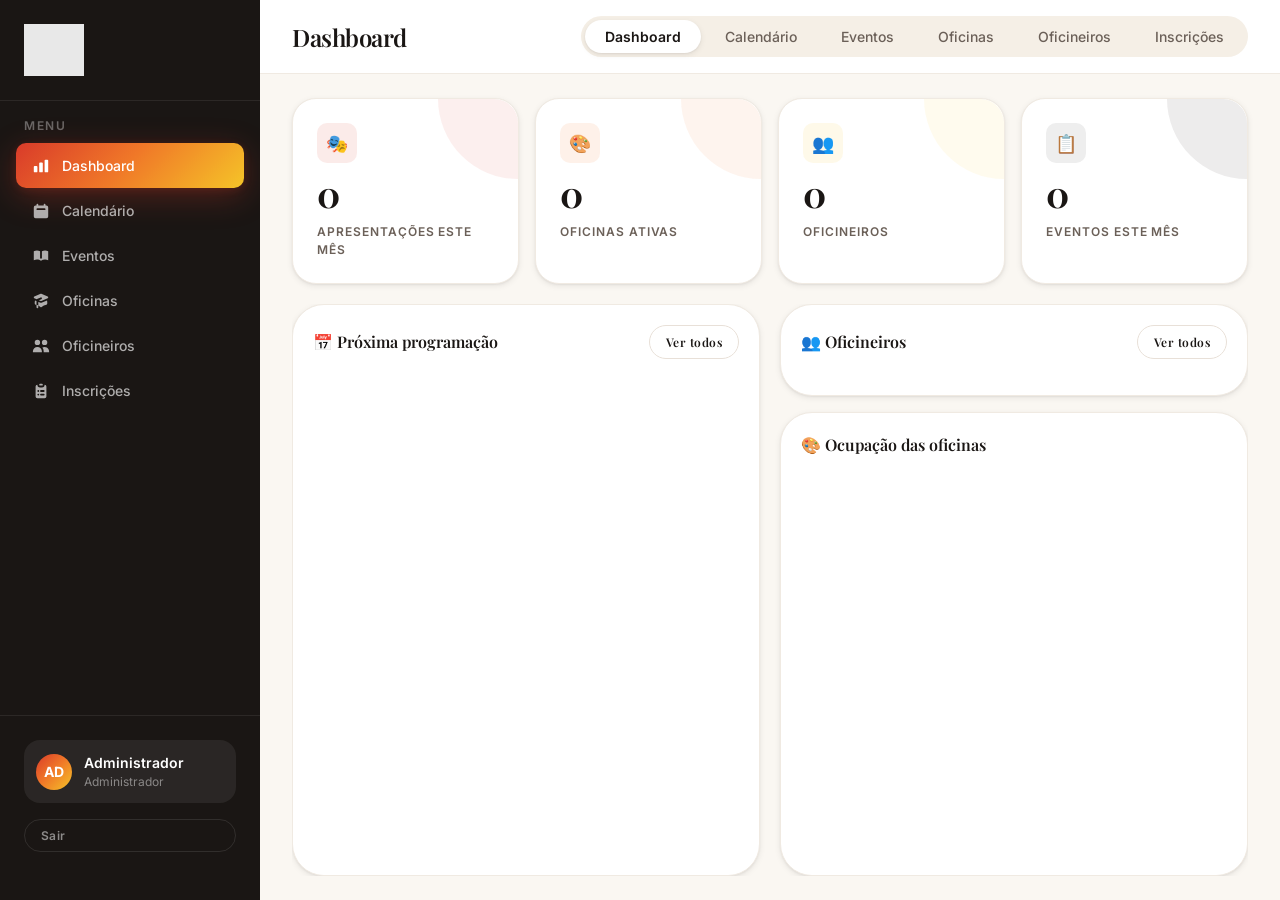
==== circolo/admin.html @ 45a454d3 "feat: ficha de cadastro de oficineiros (pagina publica + painel admin) - Nova pagina publica cadastr" ====
<!DOCTYPE html>
<html lang="pt-BR" class="app-page">
<head>
  <meta charset="UTF-8">
  <meta name="viewport" content="width=device-width, initial-scale=1.0">
  <title>Admin — CircoLo</title>
  <link rel="stylesheet" href="css/style.css">
  <style>
    /* ── Tabs ── */
    .tab-nav {
      display: flex;
      gap: var(--space-1);
      background: var(--color-cream);
      border-radius: var(--radius-full);
      padding: 4px;
    }
    .tab-btn {
      padding: var(--space-2) var(--space-5);
      border-radius: var(--radius-full);
      font-size: var(--text-sm);
      font-weight: var(--weight-medium);
      color: var(--color-muted);
      cursor: pointer;
      transition: all var(--duration-fast) var(--ease-out);
    }
    .tab-btn:hover { color: var(--color-ink); }
    .tab-btn.active {
      background: var(--color-white);
      color: var(--color-ink);
      box-shadow: var(--shadow-sm);
      font-weight: var(--weight-semibold);
    }
    /* ── Calendar full view in admin ── */
    .admin-cal-wrap {
      background: var(--color-white);
      padding: var(--space-5);
      display: flex;
      flex-direction: column;
      height: 100%;
      box-sizing: border-box;
    }
    .admin-cal-layout {
      display: grid;
      grid-template-columns: 1fr 260px;
      gap: var(--space-5);
      flex: 1;
      min-height: 0;
    }
    .admin-cal-main {
      display: flex;
      flex-direction: column;
      min-height: 0;
    }
    .admin-cal-sidebar {
      display: flex;
      flex-direction: column;
      gap: var(--space-3);
      overflow-y: auto;
      padding-right: var(--space-1);
    }
    #adminCalGrid {
      flex: 1;
      min-height: 0;
      grid-auto-rows: 1fr;
    }
    #adminCalGrid .calendar-day {
      min-height: 0;
    }

    /* Calendar panel: no external scroll — content fills it */
    #panel-calendario {
      overflow: hidden;
    }

    /* ── Member card ── */
    .member-card {
      display: flex;
      align-items: center;
      gap: var(--space-4);
      padding: var(--space-4);
      background: var(--color-white);
      border-radius: var(--radius-xl);
      border: 1px solid var(--color-border-light);
      box-shadow: var(--shadow-xs);
      transition: all var(--duration-base) var(--ease-out);
    }
    .member-card:hover { box-shadow: var(--shadow-md); transform: translateY(-1px); }
    .member-avatar-lg {
      width: 44px; height: 44px;
      border-radius: var(--radius-full);
      background: var(--gradient-brand);
      display: flex; align-items: center; justify-content: center;
      font-size: var(--text-base);
      font-weight: var(--weight-bold);
      color: var(--color-white);
      flex-shrink: 0;
    }
    .member-info { flex: 1; min-width: 0; }
    .member-name { font-weight: var(--weight-semibold); color: var(--color-ink); margin-bottom: 2px; font-size: var(--text-sm); }
    .member-email { font-size: var(--text-xs); color: var(--color-muted); margin-bottom: var(--space-1); }
    .member-workshops { display: flex; flex-wrap: wrap; gap: var(--space-1); }

    /* ── Upcoming list ── */
    .upcoming-events { display: flex; flex-direction: column; gap: var(--space-2); overflow-y: auto; flex: 1; min-height: 0; }

    /* ── Dashboard grid ── */
    .dash-grid { display: grid; grid-template-columns: 1fr 1fr; gap: var(--space-5); flex: 1; min-height: 0; overflow: hidden; }
    .dash-col { display: flex; flex-direction: column; min-height: 0; gap: var(--space-4); }
    .dash-card { background: var(--color-white); border-radius: var(--radius-2xl); padding: var(--space-5); border: 1px solid var(--color-border-light); box-shadow: var(--shadow-sm); display: flex; flex-direction: column; flex: 1; min-height: 0; overflow: hidden; }
    .dash-card-title { font-family: var(--font-display); font-size: var(--text-base); font-weight: var(--weight-semibold); color: var(--color-ink); margin-bottom: var(--space-4); flex-shrink: 0; }

    /* ── Scrollable grid ── */
    .grid-3-scroll { display: grid; grid-template-columns: repeat(auto-fill, minmax(260px, 1fr)); gap: var(--space-4); overflow-y: auto; flex: 1; min-height: 0; align-content: start; }

    /* ── Form grid ── */
    .form-row { display: grid; grid-template-columns: 1fr 1fr; gap: var(--space-4); }

    /* ── Ticket option cards ── */
    .ticket-opt:hover { border-color: var(--color-subtle) !important; background: var(--color-cream) !important; }

    /* ── Empty state ── */
    .empty-state { text-align: center; padding: var(--space-10) var(--space-8); color: var(--color-muted); }
    .empty-icon { font-size: 40px; margin-bottom: var(--space-3); }
    .empty-title { font-family: var(--font-display); font-size: var(--text-lg); font-weight: 600; color: var(--color-charcoal); margin-bottom: var(--space-2); }

    /* ── Panel inner layout ── */
    .panel-inner { display: flex; flex-direction: column; flex: 1; min-height: 0; gap: var(--space-4); }
    .panel-toolbar { display: flex; align-items: center; justify-content: space-between; flex-shrink: 0; }

    /* ── Day bottom sheet (mobile) ── */
    .day-sheet {
      display: none;
      position: fixed;
      bottom: 0; left: 0; right: 0;
      background: var(--color-white);
      border-radius: var(--radius-2xl) var(--radius-2xl) 0 0;
      box-shadow: 0 -8px 40px rgba(0,0,0,0.18);
      z-index: calc(var(--z-overlay) + 1);
      padding: var(--space-5);
      max-height: 55vh;
      overflow-y: auto;
      transform: translateY(100%);
      transition: transform 0.3s ease;
    }
    .day-sheet.open { display: block; transform: translateY(0); }
    .day-sheet-handle { width: 40px; height: 4px; background: var(--color-border); border-radius: 2px; margin: 0 auto var(--space-4); }
    .day-sheet-overlay {
      display: none;
      position: fixed; inset: 0;
      background: rgba(0,0,0,0.35);
      z-index: var(--z-overlay);
    }
    .day-sheet-overlay.open { display: block; }

    @media (max-width: 900px) {
      .admin-cal-layout { grid-template-columns: 1fr !important; }
      .admin-cal-sidebar { display: none; }
      .dash-grid { grid-template-columns: 1fr; }
      .form-row { grid-template-columns: 1fr; }
      .admin-cal-wrap { padding: var(--space-2); }
      #adminCalGrid .calendar-day { padding: var(--space-1); }
    }
  </style>
</head>
<body>
<div class="app-layout">

  <!-- ── SIDEBAR ── -->
  <aside class="sidebar">
    <div class="sidebar-logo">
      <img src="assets/logo.jpeg" alt="CircoLo" style="filter: brightness(0) invert(1) opacity(0.9);">
    </div>

    <div class="nav-section">
      <div class="nav-section-label">Menu</div>
      <div class="nav-item active" onclick="showTab('dashboard')">
        <svg class="nav-icon" viewBox="0 0 20 20" fill="currentColor"><path d="M2 11a1 1 0 011-1h2a1 1 0 011 1v5a1 1 0 01-1 1H3a1 1 0 01-1-1v-5zm6-4a1 1 0 011-1h2a1 1 0 011 1v9a1 1 0 01-1 1H9a1 1 0 01-1-1V7zm6-3a1 1 0 011-1h2a1 1 0 011 1v12a1 1 0 01-1 1h-2a1 1 0 01-1-1V4z"/></svg>
        Dashboard
      </div>
      <div class="nav-item" onclick="showTab('calendario')">
        <svg class="nav-icon" viewBox="0 0 20 20" fill="currentColor"><path fill-rule="evenodd" d="M6 2a1 1 0 00-1 1v1H4a2 2 0 00-2 2v10a2 2 0 002 2h12a2 2 0 002-2V6a2 2 0 00-2-2h-1V3a1 1 0 10-2 0v1H7V3a1 1 0 00-1-1zm0 5a1 1 0 000 2h8a1 1 0 100-2H6z" clip-rule="evenodd"/></svg>
        Calendário
      </div>
      <div class="nav-item" onclick="showTab('eventos')">
        <svg class="nav-icon" viewBox="0 0 20 20" fill="currentColor"><path d="M9 4.804A7.968 7.968 0 005.5 4c-1.255 0-2.443.29-3.5.804v10A7.969 7.969 0 015.5 14c1.669 0 3.218.51 4.5 1.385A7.962 7.962 0 0114.5 14c1.255 0 2.443.29 3.5.804v-10A7.968 7.968 0 0014.5 4c-1.255 0-2.443.29-3.5.804V12a1 1 0 11-2 0V4.804z"/></svg>
        Eventos
      </div>
      <div class="nav-item" onclick="showTab('oficinas')">
        <svg class="nav-icon" viewBox="0 0 20 20" fill="currentColor"><path d="M10.394 2.08a1 1 0 00-.788 0l-7 3a1 1 0 000 1.84L5.25 8.051a.999.999 0 01.356-.257l4-1.714a1 1 0 11.788 1.838L7.667 9.088l1.94.831a1 1 0 00.787 0l7-3a1 1 0 000-1.838l-7-3zM3.31 9.397L5 10.12v4.102a8.969 8.969 0 00-1.05-.174 1 1 0 01-.89-.89 11.115 11.115 0 01.25-3.762zm5.99 7.176A9.026 9.026 0 007 14.935v-3.957l1.818.78a3 3 0 002.364 0l5.508-2.361a11.026 11.026 0 01.25 3.762 1 1 0 01-.89.89 8.968 8.968 0 00-5.35 2.524 1 1 0 01-1.4 0zM6 18a1 1 0 001-1v-2.065a8.935 8.935 0 00-2-.712V17a1 1 0 001 1z"/></svg>
        Oficinas
      </div>
      <div class="nav-item" onclick="showTab('membros')">
        <svg class="nav-icon" viewBox="0 0 20 20" fill="currentColor"><path d="M9 6a3 3 0 11-6 0 3 3 0 016 0zM17 6a3 3 0 11-6 0 3 3 0 016 0zM12.93 17c.046-.327.07-.66.07-1a6.97 6.97 0 00-1.5-4.33A5 5 0 0119 16v1h-6.07zM6 11a5 5 0 015 5v1H1v-1a5 5 0 015-5z"/></svg>
        Oficineiros
      </div>
      <div class="nav-item" onclick="showTab('inscricoes')">
        <svg class="nav-icon" viewBox="0 0 20 20" fill="currentColor"><path d="M9 2a1 1 0 000 2h2a1 1 0 100-2H9z"/><path fill-rule="evenodd" d="M4 5a2 2 0 012-2 3 3 0 003 3h2a3 3 0 003-3 2 2 0 012 2v11a2 2 0 01-2 2H6a2 2 0 01-2-2V5zm3 4a1 1 0 000 2h.01a1 1 0 100-2H7zm3 0a1 1 0 000 2h3a1 1 0 100-2h-3zm-3 4a1 1 0 100 2h.01a1 1 0 100-2H7zm3 0a1 1 0 100 2h3a1 1 0 100-2h-3z" clip-rule="evenodd"/></svg>
        Inscrições
      </div>
    </div>

    <div class="sidebar-footer">
      <div class="user-chip">
        <div class="user-avatar" id="sidebarInitials">AD</div>
        <div class="user-info">
          <div class="user-name" id="sidebarName">Administrador</div>
          <div class="user-role">Administrador</div>
        </div>
      </div>
      <button class="btn btn-ghost btn-sm w-full mt-4" style="color:rgba(255,255,255,0.5);border-color:rgba(255,255,255,0.1);" onclick="Auth.logout()">
        Sair
      </button>
    </div>
  </aside>

  <!-- ── SIDEBAR OVERLAY (mobile) ── -->
  <div class="sidebar-overlay" id="sidebarOverlay" onclick="closeSidebar()"></div>

  <!-- ── MAIN ── -->
  <main class="main-content">
    <div class="page-header">
      <div style="display:flex;align-items:center;gap:var(--space-3);">
        <button class="hamburger" id="hamburgerBtn" onclick="openSidebar()" aria-label="Menu">
          <span></span><span></span><span></span>
        </button>
        <h1 class="page-title" id="pageTitle">Dashboard</h1>
      </div>
      <div class="flex items-center gap-3">
        <div class="tab-nav" id="mainTabs">
          <button class="tab-btn active" onclick="showTab('dashboard')">Dashboard</button>
          <button class="tab-btn" onclick="showTab('calendario')">Calendário</button>
          <button class="tab-btn" onclick="showTab('eventos')">Eventos</button>
          <button class="tab-btn" onclick="showTab('oficinas')">Oficinas</button>
          <button class="tab-btn" onclick="showTab('membros')">Oficineiros</button>
          <button class="tab-btn" onclick="showTab('inscricoes')">Inscrições</button>
        </div>
      </div>
    </div>

    <div class="page-body">

      <!-- ══ DASHBOARD ══ -->
      <div class="tab-panel active" id="panel-dashboard">
        <div class="stats-grid">
          <div class="stat-card red">
            <div class="stat-icon red">🎭</div>
            <div class="stat-value" id="statApresentacoes">0</div>
            <div class="stat-label">Apresentações este mês</div>
          </div>
          <div class="stat-card orange">
            <div class="stat-icon orange">🎨</div>
            <div class="stat-value" id="statOficinas">0</div>
            <div class="stat-label">Oficinas ativas</div>
          </div>
          <div class="stat-card gold">
            <div class="stat-icon gold">👥</div>
            <div class="stat-value" id="statMembros">0</div>
            <div class="stat-label">Oficineiros</div>
          </div>
          <div class="stat-card dark">
            <div class="stat-icon dark">📋</div>
            <div class="stat-value" id="statEventos">0</div>
            <div class="stat-label">Eventos este mês</div>
          </div>
        </div>

        <div class="dash-grid">
          <!-- Col esquerda: Próximos eventos com cartaz -->
          <div class="dash-col">
            <div class="dash-card">
              <div class="dash-card-title" style="display:flex;align-items:center;justify-content:space-between;">
                📅 Próxima programação
                <button class="btn btn-ghost btn-sm" onclick="showTab('eventos')">Ver todos</button>
              </div>
              <div class="upcoming-events" id="dashUpcoming"></div>
            </div>
          </div>
          <!-- Col direita: Oficineiros + Ocupação -->
          <div class="dash-col">
            <div class="dash-card" style="flex:0 0 auto;max-height:50%;">
              <div class="dash-card-title" style="display:flex;align-items:center;justify-content:space-between;">
                👥 Oficineiros
                <button class="btn btn-ghost btn-sm" onclick="showTab('membros')">Ver todos</button>
              </div>
              <div class="flex flex-col gap-2" id="dashMembers" style="overflow-y:auto;flex:1;min-height:0;"></div>
            </div>
            <div class="dash-card">
              <div class="dash-card-title">🎨 Ocupação das oficinas</div>
              <div class="flex flex-col gap-3" id="workshopOccupancy" style="overflow-y:auto;flex:1;min-height:0;"></div>
            </div>
          </div>
        </div>
      </div>

      <!-- ══ CALENDÁRIO ══ -->
      <div class="tab-panel no-pad" id="panel-calendario">
        <div class="admin-cal-wrap" style="border-radius:0;border:none;flex:1;">
          <div class="cal-nav">
            <span class="cal-nav-month" id="adminCalLabel">—</span>
            <div class="flex items-center gap-3">
              <div class="legend">
                <div class="legend-item"><span class="legend-dot" style="background:var(--cat-apresentacao)"></span>Apresentação</div>
                <div class="legend-item"><span class="legend-dot" style="background:var(--cat-oficina)"></span>Oficina</div>
                <div class="legend-item"><span class="legend-dot" style="background:#C8A010"></span>Programação</div>
                <div class="legend-item"><span class="legend-dot" style="background:var(--cat-especial)"></span>Especial</div>
              </div>
              <div class="cal-nav-btns">
                <button class="cal-btn" id="adminCalPrev">‹</button>
                <button class="cal-btn" id="adminCalNext">›</button>
              </div>
            </div>
          </div>
          <div class="admin-cal-layout">
            <div class="admin-cal-main">
              <div class="calendar-header-row">
                <div class="calendar-dow">Dom</div><div class="calendar-dow">Seg</div>
                <div class="calendar-dow">Ter</div><div class="calendar-dow">Qua</div>
                <div class="calendar-dow">Qui</div><div class="calendar-dow">Sex</div>
                <div class="calendar-dow">Sáb</div>
              </div>
              <div class="calendar-grid" id="adminCalGrid" style="gap:2px;"></div>
            </div>
            <div class="admin-cal-sidebar">
              <div style="font-family:var(--font-display);font-size:var(--text-lg);font-weight:600;color:var(--color-ink);" id="adminDayTitle">Selecione um dia</div>
              <div id="adminDayEvents">
                <div style="color:var(--color-muted);font-size:var(--text-sm);">Clique em um dia para ver os eventos.</div>
              </div>
              <button class="btn btn-primary btn-sm" onclick="openModal('newEventModal')">+ Novo evento neste dia</button>
            </div>
          </div>
        </div>
      </div>

      <!-- ══ EVENTOS ══ -->
      <div class="tab-panel" id="panel-eventos">
        <div class="panel-toolbar" style="margin-bottom:var(--space-4);">
          <button class="btn btn-ghost btn-sm" onclick="deleteAllEvents()" style="color:var(--color-red);border-color:rgba(217,59,42,0.3);">🗑 Apagar todos</button>
          <button class="btn btn-primary" onclick="openNewEventModal()">+ Novo evento</button>
        </div>
        <div class="table-wrap">
          <table>
            <thead>
              <tr>
                <th></th>
                <th>Evento</th>
                <th>Tipo</th>
                <th>Data</th>
                <th>Início</th>
                <th>Fim</th>
                <th>Lotação</th>
                <th>Ingresso</th>
                <th>Local</th>
                <th></th>
              </tr>
            </thead>
            <tbody id="eventsTable"></tbody>
          </table>
        </div>
      </div>

      <!-- ══ OFICINAS ══ -->
      <div class="tab-panel" id="panel-oficinas">
        <div class="panel-toolbar" style="margin-bottom:var(--space-4);">
          <div></div>
          <button class="btn btn-primary" onclick="document.getElementById('wsEditId').value='';document.getElementById('wsModalTitle').textContent='Nova oficina';document.getElementById('wsSubmitBtn').textContent='Criar oficina';openModal('newWorkshopModal')">+ Nova oficina</button>
        </div>
        <div class="table-wrap">
          <table>
            <thead>
              <tr>
                <th>Oficina</th>
                <th>Oficineiro</th>
                <th>Dia</th>
                <th>Horário</th>
                <th>Duração</th>
                <th>Inscritos</th>
                <th>Status</th>
                <th></th>
              </tr>
            </thead>
            <tbody id="workshopsTable"></tbody>
          </table>
        </div>
      </div>

      <!-- ══ MEMBROS ══ -->
      <div class="tab-panel" id="panel-membros">
        <div class="panel-toolbar" style="margin-bottom:var(--space-4);">
          <div></div>
          <button class="btn btn-primary" onclick="openNewMemberModal()">+ Novo oficineiro</button>
        </div>
        <div class="grid-3-scroll" id="membersGrid"></div>
      </div>

      <!-- ══ INSCRIÇÕES ══ -->
      <div class="tab-panel" id="panel-inscricoes">
        <div class="panel-toolbar" style="margin-bottom:var(--space-4);">
          <div style="font-size:var(--text-sm);color:var(--color-muted);" id="inscricoesCount">—</div>
          <a class="btn btn-ghost btn-sm" href="cadastro-oficineiro.html" target="_blank" style="text-decoration:none;">🔗 Abrir formulário público</a>
        </div>
        <div class="table-wrap">
          <table>
            <thead>
              <tr>
                <th>Nome</th>
                <th>Nome social</th>
                <th>WhatsApp</th>
                <th>E-mail</th>
                <th>Oficinas</th>
                <th>Status</th>
                <th></th>
              </tr>
            </thead>
            <tbody id="inscricoesTable"></tbody>
          </table>
        </div>
      </div>

    </div>
  </main>
</div>

<!-- ══ MODAL: Detalhe do dia ══ -->
<div class="modal-overlay" id="dayDetailModal" onclick="if(event.target===this)closeModal('dayDetailModal')">
  <div class="modal" style="max-width:520px;max-height:88vh;display:flex;flex-direction:column;">
    <div class="modal-header" style="flex-shrink:0;">
      <span class="modal-title" id="dayDetailTitle">—</span>
      <button class="btn btn-ghost btn-icon btn-sm" onclick="closeModal('dayDetailModal')">✕</button>
    </div>
    <div id="dayDetailBody" style="flex:1;overflow-y:auto;padding:var(--space-5);display:flex;flex-direction:column;gap:var(--space-4);"></div>
    <div style="flex-shrink:0;padding:var(--space-4) var(--space-5);border-top:1px solid var(--color-border-light);">
      <button class="btn btn-primary w-full" id="dayDetailNewBtn" onclick="closeModal('dayDetailModal');openNewEventModal();">+ Novo evento neste dia</button>
    </div>
  </div>
</div>

<!-- ══ DAY BOTTOM SHEET (mobile legacy — mantido para fallback) ══ -->
<div class="day-sheet-overlay" id="daySheetOverlay" onclick="closeDaySheet()"></div>
<div class="day-sheet" id="daySheet" style="display:none;">
  <div class="day-sheet-handle"></div>
  <div style="font-family:var(--font-display);font-size:var(--text-lg);font-weight:600;margin-bottom:var(--space-3);" id="sheetDayTitle">—</div>
  <div id="sheetDayEvents"></div>
</div>

<!-- ══ MODAL: Evento (criar / editar) ══ -->
<div class="modal-overlay" id="newEventModal">
  <div class="modal" style="max-width:600px;">
    <div class="modal-header">
      <span class="modal-title" id="evModalTitle">Novo evento</span>
      <button class="btn btn-ghost btn-icon btn-sm" onclick="closeModal('newEventModal')">✕</button>
    </div>
    <div class="modal-body">
      <input type="hidden" id="evEditId">

      <!-- Cartaz / imagem -->
      <div class="field">
        <label>Cartaz do evento</label>
        <div id="evImagePreviewWrap" style="display:none;margin-bottom:var(--space-2);">
          <img id="evImagePreview" src="" alt="Cartaz" style="width:100%;max-height:180px;object-fit:cover;border-radius:var(--radius-lg);border:1px solid var(--color-border-light);">
          <button type="button" onclick="removeEventImage()" style="margin-top:4px;font-size:var(--text-xs);color:var(--color-red);background:none;border:none;cursor:pointer;">✕ Remover imagem</button>
        </div>
        <input class="input" type="file" id="evImageFile" accept="image/*" onchange="previewEventImage(this)" style="padding:var(--space-2);">
        <p style="font-size:var(--text-xs);color:var(--color-muted);margin-top:4px;">JPG, PNG ou WebP · máx. 5 MB</p>
      </div>

      <!-- Título -->
      <div class="field">
        <label>Título do evento</label>
        <input class="input" id="evTitle" placeholder="Ex.: Espetáculo de Encerramento">
      </div>

      <!-- Tipo + Data -->
      <div class="form-row">
        <div class="field">
          <label>Tipo</label>
          <select class="select" id="evType">
            <option value="apresentacao">🎭 Apresentação</option>
            <option value="oficina">🎨 Oficina</option>
            <option value="programacao">📋 Programação</option>
            <option value="especial">⭐ Especial</option>
          </select>
        </div>
        <div class="field">
          <label>Data</label>
          <input class="input" type="date" id="evDate">
        </div>
      </div>

      <!-- Hora início + Hora fim -->
      <div class="form-row">
        <div class="field">
          <label>Hora de início</label>
          <input class="input" type="time" id="evTime">
        </div>
        <div class="field">
          <label>Hora de final</label>
          <input class="input" type="time" id="evTimeEnd">
        </div>
      </div>

      <!-- Local + Lotação -->
      <div class="form-row">
        <div class="field">
          <label>Local</label>
          <input class="input" id="evLocation" placeholder="Ex.: Palco Principal">
        </div>
        <div class="field">
          <label>Lotação (nº de vagas)</label>
          <input class="input" type="number" id="evCapacity" placeholder="Ex.: 80" min="1">
        </div>
      </div>

      <!-- Responsável -->
      <div class="field">
        <label>Responsável / Artista</label>
        <input class="input" id="evInstructor" placeholder="Ex.: Ana Beatriz">
      </div>

      <!-- Tipo de ingresso -->
      <div class="field">
        <label>Tipo de ingresso</label>
        <div style="display:grid;grid-template-columns:repeat(3,1fr);gap:var(--space-2);margin-top:var(--space-1);" id="evTicketGroup">
          <label class="ticket-opt" data-val="gratuito" onclick="selectTicket('gratuito')" style="display:flex;flex-direction:column;align-items:center;gap:4px;border:2px solid var(--color-border);border-radius:var(--radius-lg);padding:var(--space-3) var(--space-2);cursor:pointer;transition:all .15s;text-align:center;">
            <span style="font-size:22px;">🎟️</span>
            <span style="font-size:var(--text-xs);font-weight:600;">Gratuito</span>
          </label>
          <label class="ticket-opt" data-val="financeiro" onclick="selectTicket('financeiro')" style="display:flex;flex-direction:column;align-items:center;gap:4px;border:2px solid var(--color-border);border-radius:var(--radius-lg);padding:var(--space-3) var(--space-2);cursor:pointer;transition:all .15s;text-align:center;">
            <span style="font-size:22px;">💰</span>
            <span style="font-size:var(--text-xs);font-weight:600;">Financeiro</span>
          </label>
          <label class="ticket-opt" data-val="contribuicao" onclick="selectTicket('contribuicao')" style="display:flex;flex-direction:column;align-items:center;gap:4px;border:2px solid var(--color-border);border-radius:var(--radius-lg);padding:var(--space-3) var(--space-2);cursor:pointer;transition:all .15s;text-align:center;">
            <span style="font-size:22px;">🤝</span>
            <span style="font-size:var(--text-xs);font-weight:600;line-height:1.2;">Contribuição consciente</span>
          </label>
        </div>
        <input type="hidden" id="evTicketType" value="gratuito">
      </div>

      <!-- Valor (aparece só se financeiro ou contribuição) -->
      <div class="field" id="evPriceField" style="display:none;">
        <label id="evPriceLabel">Valor (R$)</label>
        <input class="input" id="evPrice" placeholder="Ex.: 20,00">
      </div>

      <!-- Descrição -->
      <div class="field">
        <label>Descrição</label>
        <textarea class="textarea" id="evDesc" placeholder="Descreva o evento…"></textarea>
      </div>
    </div>
    <div class="modal-footer">
      <button class="btn btn-ghost" onclick="closeModal('newEventModal')">Cancelar</button>
      <button class="btn btn-primary" id="evSubmitBtn" onclick="saveEvent()">Criar evento</button>
    </div>
  </div>
</div>

<!-- ══ MODAL: Nova oficina ══ -->
<div class="modal-overlay" id="newWorkshopModal">
  <div class="modal">
    <div class="modal-header">
      <span class="modal-title" id="wsModalTitle">Nova oficina</span>
      <button class="btn btn-ghost btn-icon btn-sm" onclick="closeModal('newWorkshopModal')">✕</button>
    </div>
    <div class="modal-body">
      <input type="hidden" id="wsEditId">
      <div class="field">
        <label>Nome da oficina</label>
        <input class="input" id="wsTitle" placeholder="Ex.: Teatro do Oprimido">
      </div>
      <div class="field">
        <label>Oficineiro responsável</label>
        <select class="select" id="wsInstructor"></select>
      </div>
      <div class="field">
        <label>Dias da semana</label>
        <div style="display:flex;flex-wrap:wrap;gap:var(--space-2);margin-top:var(--space-1);" id="wsDaysGroup">
          <label style="display:flex;align-items:center;gap:6px;cursor:pointer;font-size:var(--text-sm);font-weight:var(--weight-medium);padding:6px 12px;border:1.5px solid var(--color-border);border-radius:var(--radius-full);transition:all var(--duration-fast);" class="day-check-label">
            <input type="checkbox" value="Segunda" style="display:none;" onchange="toggleDayLabel(this)"> Segunda
          </label>
          <label style="display:flex;align-items:center;gap:6px;cursor:pointer;font-size:var(--text-sm);font-weight:var(--weight-medium);padding:6px 12px;border:1.5px solid var(--color-border);border-radius:var(--radius-full);transition:all var(--duration-fast);" class="day-check-label">
            <input type="checkbox" value="Terça" style="display:none;" onchange="toggleDayLabel(this)"> Terça
          </label>
          <label style="display:flex;align-items:center;gap:6px;cursor:pointer;font-size:var(--text-sm);font-weight:var(--weight-medium);padding:6px 12px;border:1.5px solid var(--color-border);border-radius:var(--radius-full);transition:all var(--duration-fast);" class="day-check-label">
            <input type="checkbox" value="Quarta" style="display:none;" onchange="toggleDayLabel(this)"> Quarta
          </label>
          <label style="display:flex;align-items:center;gap:6px;cursor:pointer;font-size:var(--text-sm);font-weight:var(--weight-medium);padding:6px 12px;border:1.5px solid var(--color-border);border-radius:var(--radius-full);transition:all var(--duration-fast);" class="day-check-label">
            <input type="checkbox" value="Quinta" style="display:none;" onchange="toggleDayLabel(this)"> Quinta
          </label>
          <label style="display:flex;align-items:center;gap:6px;cursor:pointer;font-size:var(--text-sm);font-weight:var(--weight-medium);padding:6px 12px;border:1.5px solid var(--color-border);border-radius:var(--radius-full);transition:all var(--duration-fast);" class="day-check-label">
            <input type="checkbox" value="Sexta" style="display:none;" onchange="toggleDayLabel(this)"> Sexta
          </label>
          <label style="display:flex;align-items:center;gap:6px;cursor:pointer;font-size:var(--text-sm);font-weight:var(--weight-medium);padding:6px 12px;border:1.5px solid var(--color-border);border-radius:var(--radius-full);transition:all var(--duration-fast);" class="day-check-label">
            <input type="checkbox" value="Sábado" style="display:none;" onchange="toggleDayLabel(this)"> Sábado
          </label>
          <label style="display:flex;align-items:center;gap:6px;cursor:pointer;font-size:var(--text-sm);font-weight:var(--weight-medium);padding:6px 12px;border:1.5px solid var(--color-border);border-radius:var(--radius-full);transition:all var(--duration-fast);" class="day-check-label">
            <input type="checkbox" value="Domingo" style="display:none;" onchange="toggleDayLabel(this)"> Domingo
          </label>
        </div>
      </div>
      <div class="field">
        <label>Horário</label>
        <input class="input" type="time" id="wsTime">
      </div>
      <div class="form-row">
        <div class="field">
          <label>Duração</label>
          <input class="input" id="wsDuration" placeholder="Ex.: 2h">
        </div>
        <div class="field">
          <label>Capacidade</label>
          <input class="input" type="number" id="wsCapacity" placeholder="Ex.: 15">
        </div>
      </div>
      <div class="field">
        <label>Descrição</label>
        <textarea class="textarea" id="wsDesc" placeholder="Descreva a oficina…"></textarea>
      </div>
    </div>
    <div class="modal-footer">
      <button class="btn btn-ghost" onclick="closeModal('newWorkshopModal')">Cancelar</button>
      <button class="btn btn-primary" id="wsSubmitBtn" onclick="saveWorkshop()">Criar oficina</button>
    </div>
  </div>
</div>

<!-- ══ MODAL: Novo / editar oficineiro ══ -->
<div class="modal-overlay" id="newMemberModal">
  <div class="modal">
    <div class="modal-header">
      <span class="modal-title" id="memModalTitle">Novo oficineiro</span>
      <button class="btn btn-ghost btn-icon btn-sm" onclick="closeModal('newMemberModal')">✕</button>
    </div>
    <div class="modal-body">
      <input type="hidden" id="memEditId">
      <div class="field">
        <label>Nome completo</label>
        <input class="input" id="memName" placeholder="Ex.: Fernanda Lima">
      </div>
      <div class="field">
        <label>E-mail</label>
        <input class="input" type="email" id="memEmail" placeholder="email@exemplo.com">
      </div>
      <div id="memPassRow" class="form-row">
        <div class="field">
          <label>Senha provisória</label>
          <input class="input" id="memPass" placeholder="••••••••">
        </div>
        <div class="field" style="justify-content:flex-end;">
          <button class="btn btn-ghost btn-sm" onclick="document.getElementById('memPass').value = Math.random().toString(36).slice(2,10)">Gerar senha</button>
        </div>
      </div>
    </div>
    <div class="modal-footer">
      <button class="btn btn-ghost" onclick="closeModal('newMemberModal')">Cancelar</button>
      <button class="btn btn-primary" id="memSubmitBtn" onclick="saveMember()">Criar oficineiro</button>
    </div>
  </div>
</div>

<!-- ── Close modal on overlay click ── -->
<div class="toast-container" id="toastContainer"></div>

<script src="https://cdn.jsdelivr.net/npm/@supabase/supabase-js@2"></script>
<script src="js/supabase.js"></script>
<script>
  const today = new Date();
  let adminYear = today.getFullYear();
  let adminMonth = today.getMonth();
  let adminSelectedDate = null;
  let adminCachedEvents = [];
  let adminCachedWorkshops = [];
  const DAY_INDEX = { 'Domingo':0,'Segunda':1,'Terça':2,'Quarta':3,'Quinta':4,'Sexta':5,'Sábado':6 };

  // ── Tab navigation ──
  const titles = { dashboard: 'Dashboard', calendario: 'Calendário', eventos: 'Eventos', oficinas: 'Oficinas', membros: 'Oficineiros', inscricoes: 'Inscrições' };
  function showTab(tab) {
    document.querySelectorAll('.tab-panel').forEach(p => p.classList.remove('active'));
    document.querySelectorAll('.tab-btn').forEach(b => b.classList.remove('active'));
    document.querySelectorAll('.nav-item').forEach(b => b.classList.remove('active'));
    document.getElementById(`panel-${tab}`).classList.add('active');
    let activeBtn = null;
    document.querySelectorAll('.tab-btn').forEach(b => {
      if (b.textContent.trim().toLowerCase() === titles[tab].toLowerCase()) {
        b.classList.add('active');
        activeBtn = b;
      }
    });
    document.querySelectorAll('.nav-item').forEach(b => { if (b.textContent.trim() === titles[tab]) b.classList.add('active'); });
    document.getElementById('pageTitle').textContent = titles[tab];
    // Auto-scroll tab into view on mobile
    if (activeBtn) activeBtn.scrollIntoView({ behavior: 'smooth', block: 'nearest', inline: 'center' });
    if (tab === 'calendario') loadAdminCalendar();
    if (tab === 'inscricoes') renderInscricoes();
  }

  // ── Admin calendar ──
  async function loadAdminCalendar() {
    [adminCachedEvents, adminCachedWorkshops] = await Promise.all([
      Calendar.getEventsForMonth(adminYear, adminMonth),
      Calendar.getWorkshops()
    ]);
    renderAdminCalendar();
  }
  function getAdminEventsForDate(date) {
    return adminCachedEvents.filter(e =>
      e.date.getFullYear() === date.getFullYear() &&
      e.date.getMonth() === date.getMonth() &&
      e.date.getDate() === date.getDate()
    );
  }
  function getAdminWorkshopsForDate(date) {
    const dow = date.getDay();
    return adminCachedWorkshops.filter(w =>
      (w.day_of_week || '').split(',').map(d => d.trim()).some(d => DAY_INDEX[d] === dow)
    );
  }
  function renderAdminCalendar() {
    const grid = document.getElementById('adminCalGrid');
    document.getElementById('adminCalLabel').textContent = formatMonth(adminYear, adminMonth);
    const firstDay = new Date(adminYear, adminMonth, 1).getDay();
    const daysInMonth = new Date(adminYear, adminMonth + 1, 0).getDate();
    const daysInPrev = new Date(adminYear, adminMonth, 0).getDate();
    grid.innerHTML = '';
    const total = Math.ceil((firstDay + daysInMonth) / 7) * 7;
    for (let i = 0; i < total; i++) {
      let day, month, year, isOther = false;
      if (i < firstDay) { day = daysInPrev - firstDay + i + 1; month = adminMonth - 1; year = adminYear; if (month < 0) { month = 11; year--; } isOther = true; }
      else if (i >= firstDay + daysInMonth) { day = i - firstDay - daysInMonth + 1; month = adminMonth + 1; year = adminYear; if (month > 11) { month = 0; year++; } isOther = true; }
      else { day = i - firstDay + 1; month = adminMonth; year = adminYear; }
      const date = new Date(year, month, day);
      const isToday = date.toDateString() === today.toDateString();
      const isSelected = adminSelectedDate && date.toDateString() === adminSelectedDate.toDateString();
      const events = getAdminEventsForDate(date);
      const workshops = isOther ? [] : getAdminWorkshopsForDate(date);
      const allItems = [...events, ...workshops.map(w => ({ ...w, type: 'oficina' }))];
      const cell = document.createElement('div');
      cell.className = 'calendar-day admin-calendar-day' + (isOther ? ' other-month' : '') + (isToday ? ' today' : '') + (isSelected ? ' selected' : '');
      const num = document.createElement('div'); num.className = 'day-num'; num.textContent = day;
      const evC = document.createElement('div'); evC.className = 'day-events';
      allItems.slice(0, 2).forEach(ev => { const d = document.createElement('div'); d.className = `day-event-dot ${ev.type}`; d.textContent = ev.title.slice(0, 20); evC.appendChild(d); });
      if (allItems.length > 2) { const more = document.createElement('div'); more.className = 'day-event-dot'; more.style.background = 'var(--color-subtle)'; more.textContent = `+${allItems.length - 2}`; evC.appendChild(more); }
      cell.appendChild(num); cell.appendChild(evC);
      if (!isOther) cell.addEventListener('click', () => selectAdminDay(date));
      grid.appendChild(cell);
    }
  }
  const TICKET_BADGE = {
    gratuito:    { label: '🎟️ Gratuito',               cls: 'badge-success' },
    financeiro:  { label: '💰 Financeiro',              cls: 'badge-neutral' },
    contribuicao:{ label: '🤝 Contribuição consciente', cls: 'badge-apresentacao' },
  };

  function buildDayDetailHTML(events, workshops) {
    if (!events.length && !workshops.length)
      return `<div style="text-align:center;padding:var(--space-8) 0;color:var(--color-muted);">
        <div style="font-size:36px;margin-bottom:var(--space-3);">📅</div>
        <div style="font-size:var(--text-sm);">Nenhum evento neste dia.</div>
      </div>`;

    let html = '';

    // ── Eventos ──
    if (events.length) {
      html += `<div style="font-size:var(--text-xs);font-weight:700;letter-spacing:.08em;text-transform:uppercase;color:var(--color-muted);margin-bottom:var(--space-2);">Eventos (${events.length})</div>`;
      html += events.map(ev => {
        const ticket = TICKET_BADGE[ev.ticket_type] || TICKET_BADGE.gratuito;
        const timeStr = ev.time ? (ev.time_end ? `${ev.time} – ${ev.time_end}` : ev.time) : '';
        const evJson = JSON.stringify(ev).replace(/"/g,'&quot;');
        const imgUrl = (ev.image_url||'').replace(/'/g,'');
        return `
        <div style="background:var(--color-white);border:1px solid var(--color-border-light);border-radius:var(--radius-xl);overflow:hidden;box-shadow:var(--shadow-sm);">
          <!-- Cartaz com botões sobrepostos -->
          <div style="position:relative;">
            ${ev.image_url
              ? `<img src="${ev.image_url}" alt="${ev.title}" style="width:100%;height:150px;object-fit:cover;display:block;">`
              : `<div style="height:48px;background:linear-gradient(90deg,rgba(217,59,42,0.08),rgba(240,120,40,0.06));"></div>`
            }
            <!-- Botões editar / apagar sobrepostos no canto -->
            <div style="position:absolute;top:var(--space-2);right:var(--space-2);display:flex;gap:6px;">
              <button class="btn btn-sm" title="Editar evento"
                style="background:rgba(255,255,255,0.92);border:1px solid rgba(0,0,0,0.08);backdrop-filter:blur(4px);border-radius:var(--radius-lg);padding:6px 10px;font-size:13px;"
                onclick="closeModal('dayDetailModal');editEvent(${evJson})">✏️ Editar</button>
              <button class="btn btn-sm" title="Apagar evento"
                style="background:rgba(255,255,255,0.92);border:1px solid rgba(217,59,42,0.2);backdrop-filter:blur(4px);border-radius:var(--radius-lg);padding:6px 10px;font-size:13px;color:var(--color-red);"
                onclick="deleteEventFromCalendar('${ev.id}','${imgUrl}')">🗑</button>
            </div>
          </div>
          <div style="padding:var(--space-4);">
            <div style="display:flex;align-items:flex-start;justify-content:space-between;gap:var(--space-2);margin-bottom:var(--space-2);">
              <div style="font-family:var(--font-display);font-size:var(--text-base);font-weight:600;color:var(--color-ink);">${ev.title}</div>
              <span class="badge badge-${ev.type} badge-dot" style="flex-shrink:0;">${Calendar.typeLabel(ev.type)}</span>
            </div>
            <div style="display:flex;flex-wrap:wrap;gap:var(--space-2);font-size:var(--text-xs);color:var(--color-muted);">
              ${timeStr ? `<span>🕐 ${timeStr}</span>` : ''}
              ${ev.location ? `<span>📍 ${ev.location}</span>` : ''}
              ${ev.instructor ? `<span>👤 ${ev.instructor}</span>` : ''}
              ${ev.capacity ? `<span>👥 ${ev.capacity} vagas</span>` : ''}
            </div>
            <div style="margin-top:var(--space-2);display:flex;align-items:center;gap:var(--space-2);flex-wrap:wrap;">
              <span class="badge ${ticket.cls}" style="font-size:10px;">${ticket.label}</span>
              ${ev.price && ev.ticket_type !== 'gratuito' ? `<span style="font-size:var(--text-xs);font-weight:600;color:var(--color-ink);">R$ ${ev.price}</span>` : ''}
            </div>
            ${ev.description ? `<div style="margin-top:var(--space-3);font-size:var(--text-xs);color:var(--color-muted);line-height:1.5;">${ev.description}</div>` : ''}
          </div>
        </div>`;
      }).join('');
    }

    // ── Oficinas recorrentes ──
    if (workshops.length) {
      html += `<div style="font-size:var(--text-xs);font-weight:700;letter-spacing:.08em;text-transform:uppercase;color:var(--color-muted);margin-top:var(--space-2);margin-bottom:var(--space-2);">Oficinas recorrentes (${workshops.length})</div>`;
      html += workshops.map(w => {
        const wJson = JSON.stringify(w).replace(/"/g,'&quot;');
        return `
        <div style="background:var(--color-white);border:1px solid var(--color-border-light);border-radius:var(--radius-xl);padding:var(--space-4);box-shadow:var(--shadow-sm);display:flex;gap:var(--space-3);align-items:flex-start;">
          <div style="flex-shrink:0;width:40px;height:40px;background:rgba(217,59,42,0.08);border-radius:var(--radius-lg);display:flex;align-items:center;justify-content:center;font-size:20px;">🎨</div>
          <div style="flex:1;min-width:0;">
            <div style="font-weight:600;font-size:var(--text-sm);color:var(--color-ink);margin-bottom:4px;">${w.title}</div>
            <div style="display:flex;flex-wrap:wrap;gap:var(--space-2);font-size:var(--text-xs);color:var(--color-muted);">
              ${w.time ? `<span>🕐 ${w.time}${w.duration ? ' · ' + w.duration : ''}</span>` : ''}
              ${w.instructor_name ? `<span>👤 ${w.instructor_name}</span>` : ''}
              <span>👥 ${w.enrolled||0}/${w.capacity||'—'} inscritos</span>
            </div>
          </div>
          <div style="display:flex;flex-direction:column;gap:4px;align-items:flex-end;">
            <span class="badge badge-oficina badge-dot" style="flex-shrink:0;">Oficina</span>
            <button class="btn btn-ghost btn-sm" style="font-size:12px;padding:4px 8px;"
              onclick="closeModal('dayDetailModal');editWorkshop(${wJson})">✏️ Editar</button>
          </div>
        </div>`;
      }).join('');
    }

    return html;
  }

  function closeDaySheet() {
    document.getElementById('daySheet').classList.remove('open');
    document.getElementById('daySheetOverlay').classList.remove('open');
  }

  function selectAdminDay(date) {
    adminSelectedDate = date;
    renderAdminCalendar();
    const events = getAdminEventsForDate(date);
    const workshops = getAdminWorkshopsForDate(date);
    const title = formatDate(date, { weekday: 'long', day: 'numeric', month: 'long' });

    // Armazena data para o botão "Novo evento neste dia"
    const isoDate = `${date.getFullYear()}-${String(date.getMonth()+1).padStart(2,'0')}-${String(date.getDate()).padStart(2,'0')}`;
    document.getElementById('dayDetailNewBtn').onclick = () => {
      closeModal('dayDetailModal');
      openNewEventModal();
      document.getElementById('evDate').value = isoDate;
    };

    document.getElementById('dayDetailTitle').textContent = title;
    document.getElementById('dayDetailBody').innerHTML = buildDayDetailHTML(events, workshops);
    openModal('dayDetailModal');
  }
  document.getElementById('adminCalPrev').addEventListener('click', () => { adminMonth--; if (adminMonth < 0) { adminMonth = 11; adminYear--; } loadAdminCalendar(); });
  document.getElementById('adminCalNext').addEventListener('click', () => { adminMonth++; if (adminMonth > 11) { adminMonth = 0; adminYear++; } loadAdminCalendar(); });

  // ── Events table ──
  async function renderEventsTable() {
    const { data } = await sb.from('events').select('*').order('date').order('time');
    const events = (data || []).map(normalizeEvent);
    const ticketLabel = { gratuito: '🎟️ Gratuito', financeiro: '💰 Financeiro', contribuicao: '🤝 Contribuição' };
    document.getElementById('eventsTable').innerHTML = events.length ? events.map(ev => `
      <tr>
        <td data-label="" style="width:48px;min-height:0;padding-bottom:var(--space-2);">
          ${ev.image_url ? `<img src="${ev.image_url}" style="width:40px;height:40px;object-fit:cover;border-radius:var(--radius-md);border:1px solid var(--color-border-light);">` : '<div style="width:40px;height:40px;background:var(--color-cream);border-radius:var(--radius-md);display:flex;align-items:center;justify-content:center;font-size:18px;">🎭</div>'}
        </td>
        <td data-label="Evento">
          <div><span style="font-weight:600;">${ev.title}</span>
          ${ev.instructor ? `<div style="font-size:var(--text-xs);color:var(--color-muted);">${ev.instructor}</div>` : ''}</div>
        </td>
        <td data-label="Tipo"><span class="badge badge-${ev.type} badge-dot">${Calendar.typeLabel(ev.type)}</span></td>
        <td data-label="Data">${formatDate(ev.date, { day: 'numeric', month: 'short', year: 'numeric' })}</td>
        <td data-label="Início" style="white-space:nowrap;">${ev.time || '—'}</td>
        <td data-label="Fim" class="m-hide" style="white-space:nowrap;color:var(--color-muted);">${ev.time_end || '—'}</td>
        <td data-label="Lotação" class="m-hide" style="color:var(--color-muted);">${ev.capacity ? ev.capacity + ' vagas' : '—'}</td>
        <td data-label="Ingresso" style="white-space:nowrap;">
          <span class="badge ${ev.ticket_type === 'gratuito' ? 'badge-success' : ev.ticket_type === 'financeiro' ? 'badge-neutral' : 'badge-apresentacao'}" style="font-size:10px;">
            ${ticketLabel[ev.ticket_type] || '🎟️ Gratuito'}
          </span>
          ${ev.price && ev.ticket_type !== 'gratuito' ? `<div style="font-size:var(--text-xs);color:var(--color-muted);">R$ ${ev.price}</div>` : ''}
        </td>
        <td data-label="Local" class="m-hide" style="color:var(--color-muted);">${ev.location || '—'}</td>
        <td class="td-actions">
          <button class="btn btn-ghost btn-sm btn-icon" title="Editar" onclick="editEvent(${JSON.stringify(ev).replace(/"/g,'&quot;')})">✏️</button>
          <button class="btn btn-ghost btn-sm btn-icon" title="Apagar" onclick="deleteEvent('${ev.id}','${(ev.image_url||'').replace(/'/g,'')}')">🗑</button>
        </td>
      </tr>`).join('')
    : '<tr><td colspan="10" class="empty-state" style="padding:var(--space-8);">Nenhum evento cadastrado.</td></tr>';
  }

  // ── Ticket type selector ──
  function selectTicket(val) {
    document.getElementById('evTicketType').value = val;
    document.querySelectorAll('.ticket-opt').forEach(el => {
      const active = el.dataset.val === val;
      el.style.borderColor = active ? 'var(--color-red)' : 'var(--color-border)';
      el.style.background   = active ? 'rgba(217,59,42,0.06)' : '';
      el.style.color        = active ? 'var(--color-red-dark)' : '';
    });
    const priceField = document.getElementById('evPriceField');
    const priceLabel = document.getElementById('evPriceLabel');
    if (val === 'gratuito') {
      priceField.style.display = 'none';
    } else {
      priceField.style.display = '';
      priceLabel.textContent = val === 'contribuicao' ? 'Valor sugerido (R$) — opcional' : 'Valor (R$)';
    }
  }

  // ── Image preview ──
  function previewEventImage(input) {
    const file = input.files[0];
    if (!file) return;
    const reader = new FileReader();
    reader.onload = e => {
      document.getElementById('evImagePreview').src = e.target.result;
      document.getElementById('evImagePreviewWrap').style.display = '';
    };
    reader.readAsDataURL(file);
  }

  function removeEventImage() {
    document.getElementById('evImageFile').value = '';
    document.getElementById('evImagePreview').src = '';
    document.getElementById('evImagePreviewWrap').style.display = 'none';
    document.getElementById('evEditId')._keepImage = false;
  }

  // ── Open modal helpers ──
  function openNewEventModal() {
    document.getElementById('evEditId').value = '';
    document.getElementById('evEditId')._keepImage = false;
    document.getElementById('evModalTitle').textContent = 'Novo evento';
    document.getElementById('evSubmitBtn').textContent = 'Criar evento';
    document.getElementById('evTitle').value = '';
    document.getElementById('evType').value = 'apresentacao';
    document.getElementById('evDate').value = '';
    document.getElementById('evTime').value = '';
    document.getElementById('evTimeEnd').value = '';
    document.getElementById('evLocation').value = '';
    document.getElementById('evCapacity').value = '';
    document.getElementById('evInstructor').value = '';
    document.getElementById('evDesc').value = '';
    document.getElementById('evPrice').value = '';
    document.getElementById('evImageFile').value = '';
    document.getElementById('evImagePreview').src = '';
    document.getElementById('evImagePreviewWrap').style.display = 'none';
    selectTicket('gratuito');
    openModal('newEventModal');
  }

  function editEvent(ev) {
    document.getElementById('evEditId').value = ev.id;
    document.getElementById('evEditId')._keepImage = !!ev.image_url;
    document.getElementById('evModalTitle').textContent = 'Editar evento';
    document.getElementById('evSubmitBtn').textContent = 'Salvar alterações';
    document.getElementById('evTitle').value = ev.title || '';
    document.getElementById('evType').value = ev.type || 'apresentacao';
    // date comes as Date object after normalizeEvent
    const d = ev.date instanceof Date ? ev.date : new Date(ev.date);
    document.getElementById('evDate').value = `${d.getFullYear()}-${String(d.getMonth()+1).padStart(2,'0')}-${String(d.getDate()).padStart(2,'0')}`;
    document.getElementById('evTime').value = ev.time || '';
    document.getElementById('evTimeEnd').value = ev.time_end || '';
    document.getElementById('evLocation').value = ev.location || '';
    document.getElementById('evCapacity').value = ev.capacity || '';
    document.getElementById('evInstructor').value = ev.instructor || '';
    document.getElementById('evDesc').value = ev.description || '';
    document.getElementById('evPrice').value = ev.price || '';
    selectTicket(ev.ticket_type || 'gratuito');
    // Show existing image
    if (ev.image_url) {
      document.getElementById('evImagePreview').src = ev.image_url;
      document.getElementById('evImagePreviewWrap').style.display = '';
    } else {
      document.getElementById('evImagePreview').src = '';
      document.getElementById('evImagePreviewWrap').style.display = 'none';
    }
    document.getElementById('evImageFile').value = '';
    openModal('newEventModal');
  }

  // ── Workshops table ──
  async function renderWorkshopsTable() {
    const { data } = await sb.from('workshops').select('*').order('day_of_week');
    const ws = data || [];
    document.getElementById('workshopsTable').innerHTML = ws.length ? ws.map(w => {
      const pct = Math.round((w.enrolled||0) / (w.capacity||1) * 100);
      return `<tr>
        <td data-label="Oficina"><span style="font-weight:600;">${w.title}</span></td>
        <td data-label="Oficineiro" class="m-hide">${w.instructor_name || '—'}</td>
        <td data-label="Dia">${w.day_of_week}</td>
        <td data-label="Horário">${w.time || '—'}</td>
        <td data-label="Duração" class="m-hide" style="color:var(--color-muted);">${w.duration || '—'}</td>
        <td data-label="Inscritos">
          <div class="flex items-center gap-2">
            <div style="width:50px;height:4px;background:var(--color-border-light);border-radius:var(--radius-full);overflow:hidden;">
              <div style="height:100%;width:${pct}%;background:var(--gradient-brand);border-radius:var(--radius-full);"></div>
            </div>
            <span style="font-size:var(--text-xs);color:var(--color-muted);">${w.enrolled||0}/${w.capacity||0}</span>
          </div>
        </td>
        <td data-label="Status"><span class="badge ${w.enrolled >= w.capacity ? 'badge-neutral' : 'badge-success'}">${w.enrolled >= w.capacity ? 'Lotado' : 'Com vagas'}</span></td>
        <td class="td-actions">
          <button class="btn btn-ghost btn-sm btn-icon" onclick="editWorkshop(${JSON.stringify(w).replace(/"/g,'&quot;')})">✏️</button>
          <button class="btn btn-ghost btn-sm btn-icon" onclick="deleteWorkshop('${w.id}')">🗑</button>
        </td>
      </tr>`;
    }).join('')
    : '<tr><td colspan="8" class="empty-state" style="padding:var(--space-8);">Nenhuma oficina cadastrada.</td></tr>';
  }

  // ── Members grid ──
  async function renderMembersGrid() {
    const { data: members } = await sb.from('profiles').select('*').eq('role', 'member').order('name');
    const { data: workshops } = await sb.from('workshops').select('id, title, instructor_id');
    const ms = members || [];
    const ws = workshops || [];
    document.getElementById('membersGrid').innerHTML = ms.map(m => {
      const mws = ws.filter(w => w.instructor_id === m.id);
      const mJson = JSON.stringify(m).replace(/"/g,'&quot;');
      return `
        <div class="member-card" style="flex-direction:column;align-items:flex-start;gap:var(--space-3);">
          <div class="flex items-center gap-4" style="width:100%;">
            <div class="member-avatar-lg">${m.initials || m.name.slice(0,2).toUpperCase()}</div>
            <div class="member-info" style="flex:1;min-width:0;">
              <div class="member-name">${m.name}</div>
              <div class="member-email">${m.email}</div>
            </div>
            <div style="display:flex;gap:4px;flex-shrink:0;">
              <button class="btn btn-ghost btn-sm btn-icon" title="Editar oficineiro" onclick="editMember(${mJson})">✏️</button>
              <button class="btn btn-ghost btn-sm btn-icon" title="Apagar oficineiro" style="color:var(--color-red);" onclick="deleteMember('${m.id}','${(m.name||'').replace(/'/g,'')}')">🗑</button>
            </div>
          </div>
          <div class="member-workshops">
            ${mws.length ? mws.map(w => `<span class="badge badge-oficina">${w.title}</span>`).join('') : '<span class="badge badge-neutral">Sem oficinas</span>'}
          </div>
        </div>`;
    }).join('');
    // Populate instructor select
    const sel = document.getElementById('wsInstructor');
    sel.innerHTML = '';
    ms.forEach(m => { const o = document.createElement('option'); o.value = m.id; o.textContent = m.name; sel.appendChild(o); });
  }

  // ── Save event (create + edit) ──
  async function saveEvent() {
    const title = document.getElementById('evTitle').value.trim();
    if (!title) { showToast('Preencha o título do evento.', 'error'); return; }
    const editId = document.getElementById('evEditId').value;
    const btn = document.getElementById('evSubmitBtn');
    btn.disabled = true; btn.textContent = 'Salvando…';

    // Upload de imagem se selecionada
    let image_url = null;
    const fileInput = document.getElementById('evImageFile');
    const keepImage = document.getElementById('evEditId')._keepImage;

    if (fileInput.files[0]) {
      const file = fileInput.files[0];
      if (file.size > 5 * 1024 * 1024) {
        showToast('Imagem muito grande (máx. 5 MB).', 'error');
        btn.disabled = false; btn.textContent = editId ? 'Salvar alterações' : 'Criar evento';
        return;
      }
      const ext = file.name.split('.').pop();
      const path = `${Date.now()}.${ext}`;
      const { error: upErr } = await sb.storage.from('event-images').upload(path, file, { upsert: true });
      if (upErr) { showToast('Erro ao enviar imagem: ' + upErr.message, 'error'); btn.disabled = false; btn.textContent = editId ? 'Salvar alterações' : 'Criar evento'; return; }
      const { data: urlData } = sb.storage.from('event-images').getPublicUrl(path);
      image_url = urlData.publicUrl;
    } else if (editId && keepImage) {
      // Mantém imagem existente — busca do banco
      const { data: existing } = await sb.from('events').select('image_url').eq('id', editId).single();
      image_url = existing?.image_url || null;
    }

    const ticketType = document.getElementById('evTicketType').value;
    const payload = {
      title,
      type:        document.getElementById('evType').value,
      date:        document.getElementById('evDate').value,
      time:        document.getElementById('evTime').value || null,
      time_end:    document.getElementById('evTimeEnd').value || null,
      location:    document.getElementById('evLocation').value || null,
      capacity:    parseInt(document.getElementById('evCapacity').value) || null,
      instructor:  document.getElementById('evInstructor').value || null,
      description: document.getElementById('evDesc').value || null,
      ticket_type: ticketType,
      free:        ticketType === 'gratuito',
      price:       document.getElementById('evPrice').value || null,
      image_url,
    };

    let error;
    if (editId) {
      ({ error } = await sb.from('events').update(payload).eq('id', editId));
    } else {
      ({ error } = await sb.from('events').insert(payload));
    }
    btn.disabled = false; btn.textContent = editId ? 'Salvar alterações' : 'Criar evento';
    if (error) { showToast('Erro: ' + error.message, 'error'); return; }
    showToast(editId ? 'Evento atualizado!' : 'Evento criado com sucesso!');
    closeModal('newEventModal');
    renderEventsTable();
    loadDashboard();
    loadAdminCalendar(); // atualiza calendário também
  }

  function toggleDayLabel(cb) {
    const label = cb.closest('label');
    if (cb.checked) {
      label.style.borderColor = 'var(--color-red)';
      label.style.background = 'rgba(217,59,42,0.07)';
      label.style.color = 'var(--color-red-dark)';
    } else {
      label.style.borderColor = 'var(--color-border)';
      label.style.background = '';
      label.style.color = '';
    }
  }

  function editWorkshop(w) {
    // pre-fill modal
    document.getElementById('wsEditId').value = w.id;
    document.getElementById('wsTitle').value = w.title || '';
    document.getElementById('wsTime').value = w.time || '';
    document.getElementById('wsDuration').value = w.duration || '';
    document.getElementById('wsCapacity').value = w.capacity || '';
    document.getElementById('wsDesc').value = w.description || '';
    // days
    const activeDays = (w.day_of_week || '').split(',').map(d => d.trim());
    document.querySelectorAll('#wsDaysGroup input[type=checkbox]').forEach(cb => {
      cb.checked = activeDays.includes(cb.value);
      toggleDayLabel(cb);
    });
    // instructor
    const sel = document.getElementById('wsInstructor');
    for (const opt of sel.options) { if (opt.value === w.instructor_id) { sel.value = opt.value; break; } }
    // update modal UI
    document.getElementById('wsModalTitle').textContent = 'Editar oficina';
    document.getElementById('wsSubmitBtn').textContent = 'Salvar alterações';
    openModal('newWorkshopModal');
  }

  async function saveWorkshop() {
    const title = document.getElementById('wsTitle').value.trim();
    if (!title) { showToast('Preencha o nome da oficina.', 'error'); return; }
    const days = [...document.querySelectorAll('#wsDaysGroup input[type=checkbox]:checked')].map(c => c.value);
    if (!days.length) { showToast('Selecione pelo menos um dia da semana.', 'error'); return; }
    const instructorId = document.getElementById('wsInstructor').value;
    const instructorName = document.getElementById('wsInstructor').selectedOptions[0]?.text || '';
    const editId = document.getElementById('wsEditId').value;
    const payload = {
      title,
      description: document.getElementById('wsDesc').value,
      instructor_id: instructorId || null,
      instructor_name: instructorName,
      day_of_week: days.join(', '),
      time: document.getElementById('wsTime').value,
      duration: document.getElementById('wsDuration').value,
      capacity: parseInt(document.getElementById('wsCapacity').value) || 15,
    };
    let error;
    if (editId) {
      ({ error } = await sb.from('workshops').update(payload).eq('id', editId));
    } else {
      ({ error } = await sb.from('workshops').insert(payload));
    }
    if (error) { showToast('Erro: ' + error.message, 'error'); return; }
    showToast(editId ? 'Oficina atualizada!' : 'Oficina criada com sucesso!');
    // reset
    document.getElementById('wsEditId').value = '';
    document.getElementById('wsModalTitle').textContent = 'Nova oficina';
    document.getElementById('wsSubmitBtn').textContent = 'Criar oficina';
    document.querySelectorAll('#wsDaysGroup input[type=checkbox]').forEach(cb => { cb.checked = false; toggleDayLabel(cb); });
    closeModal('newWorkshopModal');
    renderWorkshopsTable();
    loadAdminCalendar(); // atualiza calendário também
  }

  // ── Open new member modal ──
  function openNewMemberModal() {
    document.getElementById('memEditId').value = '';
    document.getElementById('memModalTitle').textContent = 'Novo oficineiro';
    document.getElementById('memSubmitBtn').textContent = 'Criar oficineiro';
    document.getElementById('memName').value = '';
    document.getElementById('memEmail').value = '';
    document.getElementById('memPass').value = '';
    document.getElementById('memEmail').disabled = false;
    document.getElementById('memPassRow').style.display = '';
    openModal('newMemberModal');
  }

  // ── Edit member modal ──
  function editMember(m) {
    document.getElementById('memEditId').value = m.id;
    document.getElementById('memModalTitle').textContent = 'Editar oficineiro';
    document.getElementById('memSubmitBtn').textContent = 'Salvar alterações';
    document.getElementById('memName').value = m.name || '';
    document.getElementById('memEmail').value = m.email || '';
    document.getElementById('memEmail').disabled = true; // e-mail não pode ser alterado via client
    document.getElementById('memPass').value = '';
    document.getElementById('memPassRow').style.display = 'none';
    openModal('newMemberModal');
  }

  // ── Save member (create + edit) ──
  async function saveMember() {
    const name = document.getElementById('memName').value.trim();
    const email = document.getElementById('memEmail').value.trim();
    const editId = document.getElementById('memEditId').value;
    if (!name || !email) { showToast('Preencha nome e e-mail.', 'error'); return; }
    const btn = document.getElementById('memSubmitBtn');
    btn.disabled = true; btn.textContent = 'Salvando…';

    if (editId) {
      // Editar: atualiza apenas o perfil na tabela profiles
      const initials = name.split(' ').map(p=>p[0]).filter(Boolean).slice(0,2).join('').toUpperCase();
      const { error } = await sb.from('profiles').update({ name, initials }).eq('id', editId);
      btn.disabled = false; btn.textContent = 'Salvar alterações';
      if (error) { showToast('Erro ao atualizar: ' + error.message, 'error'); return; }
      showToast(`Oficineiro ${name} atualizado!`);
    } else {
      const password = document.getElementById('memPass').value;
      const { error } = await sb.auth.signUp({ email, password: password || '123456', options: { data: { name, role: 'member', initials: name.split(' ').map(p=>p[0]).filter(Boolean).slice(0,2).join('').toUpperCase() } } });
      btn.disabled = false; btn.textContent = 'Criar oficineiro';
      if (error) { showToast('Erro ao criar oficineiro: ' + error.message, 'error'); return; }
      showToast(`Oficineiro ${name} criado!`);
    }
    closeModal('newMemberModal');
    renderMembersGrid();
  }

  // ── Delete member ──
  async function deleteMember(id, name) {
    if (!confirm(`Apagar o oficineiro "${name}"? Esta ação não pode ser desfeita.`)) return;
    const { error } = await sb.from('profiles').delete().eq('id', id);
    if (error) { showToast('Erro ao remover oficineiro: ' + error.message, 'error'); return; }
    showToast('Oficineiro removido.');
    renderMembersGrid();
    loadDashboard();
  }

  // ── Open event detail from dashboard ──
  function openEventDetail(ev) {
    const dateObj = ev.date instanceof Date ? ev.date : new Date(ev.date);
    const title = formatDate(dateObj, { weekday: 'long', day: 'numeric', month: 'long' });
    // Normalize: ensure date is a Date object for buildDayDetailHTML
    const evNorm = { ...ev, date: dateObj };
    document.getElementById('dayDetailTitle').textContent = title;
    document.getElementById('dayDetailBody').innerHTML = buildDayDetailHTML([evNorm], []);
    const isoDate = `${dateObj.getFullYear()}-${String(dateObj.getMonth()+1).padStart(2,'0')}-${String(dateObj.getDate()).padStart(2,'0')}`;
    document.getElementById('dayDetailNewBtn').onclick = () => {
      closeModal('dayDetailModal');
      openNewEventModal();
      document.getElementById('evDate').value = isoDate;
    };
    openModal('dayDetailModal');
  }

  async function deleteEventFromCalendar(id, imageUrl) {
    if (!confirm('Apagar este evento? Esta ação não pode ser desfeita.')) return;
    closeModal('dayDetailModal');
    if (imageUrl) {
      const path = imageUrl.split('/event-images/')[1];
      if (path) await sb.storage.from('event-images').remove([path]);
    }
    await sb.from('events').delete().eq('id', id);
    await loadAdminCalendar();   // recarrega calendário
    renderEventsTable();
    loadDashboard();
    showToast('Evento removido.');
  }

  async function deleteEvent(id, imageUrl) {
    if (!confirm('Apagar este evento? Esta ação não pode ser desfeita.')) return;
    // Apaga imagem do storage se existir
    if (imageUrl) {
      const path = imageUrl.split('/event-images/')[1];
      if (path) await sb.storage.from('event-images').remove([path]);
    }
    await sb.from('events').delete().eq('id', id);
    renderEventsTable();
    loadDashboard();
    showToast('Evento removido.');
  }

  async function deleteAllEvents() {
    const total = document.getElementById('eventsTable').querySelectorAll('tr').length;
    if (!total) { showToast('Nenhum evento para apagar.', 'error'); return; }
    if (!confirm(`Apagar TODOS os eventos (${total})? Esta ação não pode ser desfeita.`)) return;
    // Apaga imagens do storage
    const { data: evs } = await sb.from('events').select('image_url');
    const paths = (evs || []).map(e => e.image_url).filter(Boolean).map(u => u.split('/event-images/')[1]).filter(Boolean);
    if (paths.length) await sb.storage.from('event-images').remove(paths);
    await sb.from('events').delete().neq('id', '00000000-0000-0000-0000-000000000000');
    renderEventsTable();
    loadDashboard();
    showToast('Todos os eventos foram removidos.');
  }

  // ── Dashboard ──
  async function loadDashboard() {
    const [{ data: evs }, { data: ws }, { data: ms }, { data: upcoming }] = await Promise.all([
      sb.from('events').select('type').gte('date', `${today.getFullYear()}-${String(today.getMonth()+1).padStart(2,'0')}-01`),
      sb.from('workshops').select('id, title, enrolled, capacity'),
      sb.from('profiles').select('id, name, initials, email').eq('role', 'member'),
      sb.from('events').select('*').gte('date', today.toISOString().slice(0,10)).order('date').order('time').limit(8),
    ]);
    document.getElementById('statApresentacoes').textContent = (evs||[]).filter(e=>e.type==='apresentacao').length;
    document.getElementById('statOficinas').textContent = (ws||[]).length;
    document.getElementById('statMembros').textContent = (ms||[]).length;
    document.getElementById('statEventos').textContent = (evs||[]).length;

    // ── Próxima programação — cards ricos com cartaz ──
    document.getElementById('dashUpcoming').innerHTML = (upcoming||[]).length
      ? (upcoming||[]).map(ev => {
          const d = normalizeEvent(ev);
          const ticket = TICKET_BADGE[d.ticket_type] || TICKET_BADGE.gratuito;
          const timeStr = d.time ? (d.time_end ? `${d.time} – ${d.time_end}` : d.time) : '';
          return `
          <div style="display:flex;gap:var(--space-3);background:var(--color-warm-white);border:1px solid var(--color-border-light);border-radius:var(--radius-xl);overflow:hidden;cursor:pointer;transition:box-shadow .15s;" onmouseover="this.style.boxShadow='var(--shadow-md)'" onmouseout="this.style.boxShadow=''" onclick="openEventDetail(${JSON.stringify(d).replace(/"/g,'&quot;')})">
            <!-- Cartaz ou ícone -->
            <div style="flex-shrink:0;width:70px;">
              ${d.image_url
                ? `<img src="${d.image_url}" alt="${d.title}" style="width:70px;height:100%;min-height:80px;object-fit:cover;display:block;">`
                : `<div style="width:70px;min-height:80px;background:var(--color-cream);display:flex;align-items:center;justify-content:center;font-size:26px;">${Calendar.typeIcon(d.type)}</div>`
              }
            </div>
            <!-- Info -->
            <div style="flex:1;padding:var(--space-3) var(--space-3) var(--space-3) 0;min-width:0;">
              <div style="display:flex;align-items:center;gap:var(--space-2);margin-bottom:4px;flex-wrap:wrap;">
                <span class="badge badge-${d.type} badge-dot" style="font-size:10px;">${Calendar.typeLabel(d.type)}</span>
                <span class="badge ${ticket.cls}" style="font-size:10px;">${ticket.label}</span>
                ${d.price && d.ticket_type !== 'gratuito' ? `<span style="font-size:10px;font-weight:700;color:var(--color-ink);">R$ ${d.price}</span>` : ''}
              </div>
              <div style="font-family:var(--font-display);font-size:var(--text-sm);font-weight:600;color:var(--color-ink);margin-bottom:4px;white-space:nowrap;overflow:hidden;text-overflow:ellipsis;">${d.title}</div>
              <div style="font-size:var(--text-xs);color:var(--color-muted);display:flex;flex-wrap:wrap;gap:var(--space-2);">
                <span>📅 ${formatDate(d.date, { day: 'numeric', month: 'short' })}</span>
                ${timeStr ? `<span>🕐 ${timeStr}</span>` : ''}
                ${d.location ? `<span>📍 ${d.location}</span>` : ''}
                ${d.capacity ? `<span>👥 ${d.capacity} vagas</span>` : ''}
              </div>
            </div>
          </div>`;
        }).join('')
      : '<div style="text-align:center;padding:var(--space-8) 0;color:var(--color-muted);"><div style="font-size:36px;margin-bottom:8px;">📅</div><div style="font-size:var(--text-sm);">Nenhum evento próximo.</div></div>';

    // ── Oficineiros ──
    document.getElementById('dashMembers').innerHTML = (ms||[]).map(m => `
      <div class="flex items-center gap-3" style="padding:var(--space-3) 0;border-bottom:1px solid var(--color-border-light);">
        <div class="user-avatar" style="background:var(--gradient-brand);width:36px;height:36px;border-radius:50%;display:flex;align-items:center;justify-content:center;font-weight:700;color:#fff;font-size:var(--text-sm);">${m.initials||'?'}</div>
        <div style="flex:1;min-width:0;"><div style="font-weight:600;font-size:var(--text-sm);white-space:nowrap;overflow:hidden;text-overflow:ellipsis;">${m.name}</div></div>
      </div>`).join('')
    || '<div style="color:var(--color-muted);font-size:var(--text-sm);">Nenhum oficineiro.</div>';

    // ── Ocupação das oficinas ──
    document.getElementById('workshopOccupancy').innerHTML = (ws||[]).map(w => {
      const pct = Math.round((w.enrolled||0) / (w.capacity||1) * 100);
      return `<div style="display:flex;align-items:center;gap:var(--space-3);">
        <div style="flex:1;min-width:0;">
          <div style="font-size:var(--text-sm);font-weight:500;margin-bottom:4px;white-space:nowrap;overflow:hidden;text-overflow:ellipsis;">${w.title}</div>
          <div style="height:6px;background:var(--color-border-light);border-radius:var(--radius-full);overflow:hidden;">
            <div style="height:100%;width:${pct}%;background:${pct>=90?'var(--color-red)':pct>=70?'var(--color-orange)':'var(--gradient-brand)'};border-radius:var(--radius-full);transition:width .5s;"></div>
          </div>
        </div>
        <div style="flex-shrink:0;font-size:var(--text-xs);color:var(--color-muted);text-align:right;">${w.enrolled||0}/${w.capacity||0}</div>
      </div>`;
    }).join('')
    || '<div style="color:var(--color-muted);font-size:var(--text-sm);">Nenhuma oficina.</div>';
  }

  // ── Inscrições de oficineiros ──
  async function renderInscricoes() {
    const { data: inscricoes } = await sb.from('inscricoes_oficineiros').select('*').order('created_at', { ascending: false });
    const { data: workshops } = await sb.from('workshops').select('id, title');
    const ins = inscricoes || [];
    const wsMap = Object.fromEntries((workshops || []).map(w => [w.id, w.title]));

    const total = ins.length;
    const pendentes = ins.filter(i => i.status === 'pendente').length;
    document.getElementById('inscricoesCount').textContent =
      total ? `${total} ficha${total !== 1 ? 's' : ''} · ${pendentes} pendente${pendentes !== 1 ? 's' : ''}` : 'Nenhuma inscrição recebida';

    const STATUS_BADGE = {
      pendente:  { cls: 'badge-apresentacao', label: '⏳ Pendente' },
      aprovado:  { cls: 'badge-success',      label: '✅ Aprovado' },
      recusado:  { cls: 'badge-neutral',      label: '❌ Recusado' },
    };

    document.getElementById('inscricoesTable').innerHTML = ins.length ? ins.map(i => {
      const badge = STATUS_BADGE[i.status] || STATUS_BADGE.pendente;
      const oficinas = (i.oficinas_ids || []).map(id => wsMap[id] || id).join(', ') || '—';
      const whatsappLink = i.whatsapp ? `https://wa.me/55${i.whatsapp.replace(/\D/g,'')}` : '#';
      return `<tr>
        <td data-label="Nome"><span style="font-weight:600;">${i.nome}</span></td>
        <td data-label="Nome social" class="m-hide" style="color:var(--color-muted);">${i.nome_social || '—'}</td>
        <td data-label="WhatsApp">
          <a href="${whatsappLink}" target="_blank" style="color:var(--color-red);font-weight:500;text-decoration:none;" title="Abrir WhatsApp">
            📱 ${i.whatsapp || '—'}
          </a>
        </td>
        <td data-label="E-mail" class="m-hide">
          <a href="mailto:${i.email}" style="color:var(--color-muted);">${i.email}</a>
        </td>
        <td data-label="Oficinas" class="m-hide" style="color:var(--color-muted);font-size:var(--text-xs);">${oficinas}</td>
        <td data-label="Status">
          <select class="select" style="font-size:var(--text-xs);padding:4px 8px;width:auto;" onchange="updateInscricaoStatus('${i.id}', this.value)">
            <option value="pendente" ${i.status==='pendente'?'selected':''}>⏳ Pendente</option>
            <option value="aprovado" ${i.status==='aprovado'?'selected':''}>✅ Aprovado</option>
            <option value="recusado" ${i.status==='recusado'?'selected':''}>❌ Recusado</option>
          </select>
        </td>
        <td class="td-actions">
          <button class="btn btn-ghost btn-sm btn-icon" title="Apagar inscrição" style="color:var(--color-red);" onclick="deleteInscricao('${i.id}')">🗑</button>
        </td>
      </tr>`;
    }).join('')
    : '<tr><td colspan="7" class="empty-state" style="padding:var(--space-8);">Nenhuma inscrição recebida ainda. Compartilhe o link do formulário!</td></tr>';
  }

  async function updateInscricaoStatus(id, status) {
    const { error } = await sb.from('inscricoes_oficineiros').update({ status }).eq('id', id);
    if (error) { showToast('Erro ao atualizar status.', 'error'); return; }
    showToast('Status atualizado!');
  }

  async function deleteInscricao(id) {
    if (!confirm('Apagar esta inscrição? Esta ação não pode ser desfeita.')) return;
    const { error } = await sb.from('inscricoes_oficineiros').delete().eq('id', id);
    if (error) { showToast('Erro ao remover inscrição.', 'error'); return; }
    showToast('Inscrição removida.');
    renderInscricoes();
  }

  async function deleteWorkshop(id) {
    if (!confirm('Apagar esta oficina? Esta ação não pode ser desfeita.')) return;
    const { error } = await sb.from('workshops').delete().eq('id', id);
    if (error) { showToast('Erro ao remover oficina: ' + error.message, 'error'); return; }
    renderWorkshopsTable();
    showToast('Oficina removida.');
  }

  // ── Mobile sidebar ──
  function openSidebar() {
    document.querySelector('.sidebar').classList.add('open');
    document.getElementById('sidebarOverlay').classList.add('open');
  }
  function closeSidebar() {
    document.querySelector('.sidebar').classList.remove('open');
    document.getElementById('sidebarOverlay').classList.remove('open');
  }
  // Close sidebar when nav item clicked on mobile
  document.querySelectorAll('.nav-item').forEach(item => {
    item.addEventListener('click', () => { if (window.innerWidth <= 768) closeSidebar(); });
  });

  // ── Close modals on overlay click ──
  document.querySelectorAll('.modal-overlay').forEach(overlay => {
    overlay.addEventListener('click', e => { if (e.target === overlay) overlay.classList.remove('open'); });
  });

  // ── Init ──
  (async () => {
    const profile = await Auth.requireAuth('admin');
    if (!profile) return;
    document.getElementById('sidebarName').textContent = profile.name;
    document.getElementById('sidebarInitials').textContent = profile.initials || profile.name.slice(0,2).toUpperCase();
    document.getElementById('evDate').valueAsDate = today;
    await Promise.all([loadDashboard(), renderEventsTable(), renderWorkshopsTable(), renderMembersGrid()]);
  })();
</script>
</body>
</html>
---- circolo/css/style.css ----
/* ================================================
   CircoLo — Base, Components & Layout
   ================================================ */

@import url('https://fonts.googleapis.com/css2?family=Playfair+Display:ital,wght@0,400;0,500;0,600;0,700;1,400;1,500&family=Inter:wght@300;400;500;600;700&display=swap');
@import 'tokens.css';

/* ── Reset ── */
*, *::before, *::after { box-sizing: border-box; margin: 0; padding: 0; }
html { font-size: 16px; -webkit-font-smoothing: antialiased; scroll-behavior: smooth; }
html.app-page { height: 100%; overflow: hidden; }
html.app-page body { height: 100%; height: 100dvh; overflow: hidden; }
body {
  font-family: var(--font-body);
  font-size: var(--text-base);
  color: var(--color-ink);
  background: var(--color-warm-white);
  line-height: var(--leading-normal);
}
img, svg { display: block; max-width: 100%; }
a { color: inherit; text-decoration: none; }
button { font-family: inherit; cursor: pointer; border: none; background: none; }
input, textarea, select { font-family: inherit; }
ul, ol { list-style: none; }

/* ── Scrollbar ── */
::-webkit-scrollbar { width: 6px; height: 6px; }
::-webkit-scrollbar-track { background: var(--color-border-light); }
::-webkit-scrollbar-thumb { background: var(--color-border); border-radius: var(--radius-full); }
::-webkit-scrollbar-thumb:hover { background: var(--color-subtle); }

/* ────────────────────────────────────────────────
   TYPOGRAPHY
──────────────────────────────────────────────── */
.t-display {
  font-family: var(--font-display);
  font-weight: var(--weight-bold);
  letter-spacing: var(--tracking-tight);
  line-height: var(--leading-tight);
}
.t-heading {
  font-family: var(--font-display);
  font-weight: var(--weight-semibold);
  letter-spacing: var(--tracking-tight);
  line-height: var(--leading-snug);
}
.t-label {
  font-family: var(--font-body);
  font-size: var(--text-xs);
  font-weight: var(--weight-semibold);
  letter-spacing: var(--tracking-widest);
  text-transform: uppercase;
}
.t-body { line-height: var(--leading-relaxed); }
.t-muted { color: var(--color-muted); }

/* Gradient text */
.t-gradient {
  background: var(--gradient-brand);
  -webkit-background-clip: text;
  -webkit-text-fill-color: transparent;
  background-clip: text;
}

/* ────────────────────────────────────────────────
   BUTTONS
──────────────────────────────────────────────── */
.btn {
  display: inline-flex;
  align-items: center;
  gap: var(--space-2);
  padding: var(--space-3) var(--space-6);
  border-radius: var(--radius-full);
  font-size: var(--text-sm);
  font-weight: var(--weight-semibold);
  letter-spacing: var(--tracking-wide);
  transition:
    transform var(--duration-fast) var(--ease-out),
    box-shadow var(--duration-fast) var(--ease-out),
    background var(--duration-base) var(--ease-out),
    opacity var(--duration-fast);
  white-space: nowrap;
  user-select: none;
}
.btn:active { transform: scale(0.97); }

.btn-primary {
  background: var(--gradient-brand);
  color: var(--color-white);
  box-shadow: var(--shadow-brand);
}
.btn-primary:hover {
  box-shadow: 0 12px 40px rgba(217,59,42,0.40), 0 4px 12px rgba(217,59,42,0.20);
  transform: translateY(-1px);
}

.btn-dark {
  background: var(--color-ink);
  color: var(--color-white);
  box-shadow: var(--shadow-md);
}
.btn-dark:hover {
  background: var(--color-charcoal);
  box-shadow: var(--shadow-lg);
  transform: translateY(-1px);
}

.btn-ghost {
  background: transparent;
  color: var(--color-ink);
  border: 1.5px solid var(--color-border);
}
.btn-ghost:hover {
  background: var(--color-cream);
  border-color: var(--color-subtle);
}

.btn-outline-brand {
  background: transparent;
  color: var(--color-red);
  border: 1.5px solid var(--color-red);
}
.btn-outline-brand:hover {
  background: var(--color-red);
  color: var(--color-white);
  box-shadow: var(--shadow-brand);
}

.btn-sm { padding: var(--space-2) var(--space-4); font-size: var(--text-xs); }
.btn-lg { padding: var(--space-4) var(--space-8); font-size: var(--text-base); }
.btn-icon { padding: var(--space-3); border-radius: var(--radius-full); aspect-ratio: 1; justify-content: center; }

/* ────────────────────────────────────────────────
   CARDS
──────────────────────────────────────────────── */
.card {
  background: var(--color-white);
  border-radius: var(--radius-xl);
  box-shadow: var(--shadow-sm);
  border: 1px solid var(--color-border-light);
  overflow: hidden;
  transition: box-shadow var(--duration-base) var(--ease-out), transform var(--duration-base) var(--ease-out);
}
.card:hover { box-shadow: var(--shadow-lg); transform: translateY(-2px); }
.card-body { padding: var(--space-6); }
.card-header {
  padding: var(--space-6);
  border-bottom: 1px solid var(--color-border-light);
  display: flex;
  align-items: center;
  justify-content: space-between;
}
.card-footer {
  padding: var(--space-4) var(--space-6);
  border-top: 1px solid var(--color-border-light);
  background: var(--color-warm-white);
}

.card-glass {
  background: rgba(255,255,255,0.7);
  backdrop-filter: blur(20px);
  -webkit-backdrop-filter: blur(20px);
  border: 1px solid rgba(255,255,255,0.5);
  border-radius: var(--radius-xl);
  box-shadow: var(--shadow-lg);
}

/* ────────────────────────────────────────────────
   BADGES / TAGS
──────────────────────────────────────────────── */
.badge {
  display: inline-flex;
  align-items: center;
  gap: var(--space-1);
  padding: 2px var(--space-3);
  border-radius: var(--radius-full);
  font-size: var(--text-xs);
  font-weight: var(--weight-semibold);
  letter-spacing: var(--tracking-wide);
  white-space: nowrap;
}
.badge-dot::before {
  content: '';
  width: 6px; height: 6px;
  border-radius: var(--radius-full);
  background: currentColor;
  display: block;
}
.badge-apresentacao { background: rgba(217,59,42,0.12); color: var(--color-red-dark); }
.badge-oficina      { background: rgba(240,120,40,0.12); color: var(--color-orange-dark); }
.badge-programacao  { background: rgba(245,196,40,0.15); color: #8B6800; }
.badge-especial     { background: rgba(123,79,191,0.12); color: #5B2FA0; }
.badge-success      { background: rgba(45,140,95,0.12);  color: var(--color-success); }
.badge-neutral      { background: var(--color-cream);    color: var(--color-muted); }

/* ────────────────────────────────────────────────
   INPUTS
──────────────────────────────────────────────── */
.field { display: flex; flex-direction: column; gap: var(--space-2); }
.field label {
  font-size: var(--text-sm);
  font-weight: var(--weight-semibold);
  color: var(--color-charcoal);
  letter-spacing: var(--tracking-wide);
}
.input, .select, .textarea {
  width: 100%;
  padding: var(--space-3) var(--space-4);
  border: 1.5px solid var(--color-border);
  border-radius: var(--radius-md);
  font-size: var(--text-sm);
  color: var(--color-ink);
  background: var(--color-white);
  transition: border-color var(--duration-fast), box-shadow var(--duration-fast);
  outline: none;
}
.input:focus, .select:focus, .textarea:focus {
  border-color: var(--color-orange);
  box-shadow: 0 0 0 3px rgba(240,120,40,0.15);
}
.input::placeholder, .textarea::placeholder { color: var(--color-subtle); }
.textarea { resize: vertical; min-height: 100px; }
.select { appearance: none; background-image: url("data:image/svg+xml,%3Csvg xmlns='http://www.w3.org/2000/svg' width='12' height='12' viewBox='0 0 12 12'%3E%3Cpath fill='%236B6058' d='M6 8L1 3h10z'/%3E%3C/svg%3E"); background-repeat: no-repeat; background-position: right 12px center; padding-right: 36px; }

/* ────────────────────────────────────────────────
   NAV (sidebar)
──────────────────────────────────────────────── */
.sidebar {
  width: var(--sidebar-width);
  min-height: 100vh;
  min-height: 100dvh;
  background: var(--color-ink);
  display: flex;
  flex-direction: column;
  position: fixed;
  left: 0; top: 0;
  z-index: var(--z-overlay);
  padding: var(--space-6) 0;
  transition: transform var(--duration-slow) var(--ease-out);
}
.sidebar-logo {
  padding: 0 var(--space-6) var(--space-6);
  border-bottom: 1px solid rgba(255,255,255,0.08);
  margin-bottom: var(--space-4);
}
.sidebar-logo img { height: 52px; width: auto; }

.nav-section { padding: 0 var(--space-4); margin-bottom: var(--space-6); }
.nav-section-label {
  font-size: var(--text-xs);
  font-weight: var(--weight-semibold);
  letter-spacing: var(--tracking-widest);
  text-transform: uppercase;
  color: rgba(255,255,255,0.35);
  padding: 0 var(--space-2);
  margin-bottom: var(--space-2);
}
.nav-item {
  display: flex;
  align-items: center;
  gap: var(--space-3);
  padding: var(--space-3) var(--space-4);
  border-radius: var(--radius-md);
  color: rgba(255,255,255,0.65);
  font-size: var(--text-sm);
  font-weight: var(--weight-medium);
  transition: all var(--duration-fast) var(--ease-out);
  cursor: pointer;
  position: relative;
}
.nav-item:hover { background: rgba(255,255,255,0.07); color: rgba(255,255,255,0.9); }
.nav-item.active {
  background: var(--gradient-brand);
  color: var(--color-white);
  box-shadow: var(--shadow-brand);
}
.nav-item .nav-icon { width: 18px; height: 18px; flex-shrink: 0; }

.sidebar-footer {
  margin-top: auto;
  padding: var(--space-6);
  border-top: 1px solid rgba(255,255,255,0.08);
}
.user-chip {
  display: flex;
  align-items: center;
  gap: var(--space-3);
  padding: var(--space-3);
  border-radius: var(--radius-lg);
  background: rgba(255,255,255,0.07);
}
.user-avatar {
  width: 36px; height: 36px;
  border-radius: var(--radius-full);
  background: var(--gradient-brand);
  display: flex; align-items: center; justify-content: center;
  font-size: var(--text-sm);
  font-weight: var(--weight-bold);
  color: var(--color-white);
  flex-shrink: 0;
}
.user-info { flex: 1; min-width: 0; }
.user-name {
  font-size: var(--text-sm);
  font-weight: var(--weight-semibold);
  color: var(--color-white);
  white-space: nowrap; overflow: hidden; text-overflow: ellipsis;
}
.user-role {
  font-size: var(--text-xs);
  color: rgba(255,255,255,0.45);
}

/* ────────────────────────────────────────────────
   APP LAYOUT (dashboard pages) — fit-to-screen
──────────────────────────────────────────────── */
.app-layout {
  display: flex;
  height: 100vh;
  height: 100dvh;
  overflow: hidden;
}
.sidebar {
  height: 100vh;
  height: 100dvh;
  overflow-y: auto;
}
.main-content {
  flex: 1;
  margin-left: var(--sidebar-width);
  background: var(--color-warm-white);
  height: 100vh;
  height: 100dvh;
  overflow: hidden;
  display: flex;
  flex-direction: column;
}
.page-header {
  background: var(--color-white);
  border-bottom: 1px solid var(--color-border-light);
  padding: var(--space-4) var(--space-8);
  display: flex;
  align-items: center;
  justify-content: space-between;
  gap: var(--space-4);
  flex-shrink: 0;
  z-index: var(--z-raised);
}
.page-title {
  font-family: var(--font-display);
  font-size: var(--text-xl);
  font-weight: var(--weight-semibold);
  color: var(--color-ink);
  letter-spacing: var(--tracking-tight);
}
.page-body {
  flex: 1;
  min-height: 0;
  position: relative;
  overflow: hidden;
}

/* Tab panels: fill height, scroll internally */
.tab-panel {
  display: none;
  position: absolute;
  inset: 0;
  flex-direction: column;
  overflow-y: auto;
  overflow-x: hidden;
  padding: var(--space-6) var(--space-8);
}
.tab-panel.active { display: flex; }
.tab-panel.no-pad { padding: 0; }

/* ────────────────────────────────────────────────
   STATS CARDS
──────────────────────────────────────────────── */
.stats-grid {
  display: grid;
  grid-template-columns: repeat(auto-fit, minmax(180px, 1fr));
  gap: var(--space-4);
  margin-bottom: var(--space-5);
  flex-shrink: 0;
}
.stat-card {
  background: var(--color-white);
  border-radius: var(--radius-xl);
  padding: var(--space-6);
  box-shadow: var(--shadow-sm);
  border: 1px solid var(--color-border-light);
  display: flex;
  flex-direction: column;
  gap: var(--space-3);
  position: relative;
  overflow: hidden;
}
.stat-card::after {
  content: '';
  position: absolute;
  top: 0; right: 0;
  width: 80px; height: 80px;
  border-radius: 0 var(--radius-xl) 0 80px;
  opacity: 0.08;
}
.stat-card.red::after   { background: var(--color-red); }
.stat-card.orange::after{ background: var(--color-orange); }
.stat-card.gold::after  { background: var(--color-gold); }
.stat-card.dark::after  { background: var(--color-ink); }

.stat-icon {
  width: 40px; height: 40px;
  border-radius: var(--radius-md);
  display: flex; align-items: center; justify-content: center;
  font-size: 18px;
}
.stat-icon.red    { background: rgba(217,59,42,0.1);  }
.stat-icon.orange { background: rgba(240,120,40,0.1); }
.stat-icon.gold   { background: rgba(245,196,40,0.1); }
.stat-icon.dark   { background: rgba(26,22,20,0.07);  }

.stat-value {
  font-family: var(--font-display);
  font-size: var(--text-3xl);
  font-weight: var(--weight-bold);
  color: var(--color-ink);
  line-height: 1;
}
.stat-label {
  font-size: var(--text-xs);
  font-weight: var(--weight-semibold);
  letter-spacing: var(--tracking-wider);
  text-transform: uppercase;
  color: var(--color-muted);
}
.stat-change {
  font-size: var(--text-xs);
  font-weight: var(--weight-medium);
  display: flex;
  align-items: center;
  gap: var(--space-1);
}
.stat-change.up   { color: var(--color-success); }
.stat-change.same { color: var(--color-muted); }

/* ────────────────────────────────────────────────
   CALENDAR (mini + full)
──────────────────────────────────────────────── */
.calendar-grid {
  display: grid;
  grid-template-columns: repeat(7, 1fr);
  gap: 2px;
  background: var(--color-border-light);
  border-radius: var(--radius-lg);
  overflow: hidden;
}
.calendar-header-row {
  display: grid;
  grid-template-columns: repeat(7, 1fr);
  margin-bottom: var(--space-3);
}
.calendar-dow {
  text-align: center;
  font-size: var(--text-xs);
  font-weight: var(--weight-semibold);
  letter-spacing: var(--tracking-wider);
  text-transform: uppercase;
  color: var(--color-muted);
  padding: var(--space-2) 0;
  min-width: 0;
  overflow: hidden;
}
.calendar-day {
  background: var(--color-white);
  min-height: 80px;
  padding: var(--space-2);
  cursor: pointer;
  transition: background var(--duration-fast);
  position: relative;
  min-width: 0;
  overflow: hidden;
}
.calendar-day:hover { background: var(--color-warm-white); }
.calendar-day.other-month .day-num { color: var(--color-border); }
.calendar-day.today { background: rgba(240,120,40,0.04); }
.calendar-day.today .day-num {
  background: var(--gradient-brand);
  color: white;
  border-radius: var(--radius-full);
  width: 26px; height: 26px;
  display: flex; align-items: center; justify-content: center;
  font-weight: var(--weight-bold);
}
.calendar-day.selected { background: rgba(217,59,42,0.05); outline: 2px solid var(--color-red); outline-offset: -2px; }
.day-num {
  font-size: var(--text-sm);
  font-weight: var(--weight-medium);
  color: var(--color-ink);
  margin-bottom: var(--space-1);
  width: 26px; height: 26px;
  display: flex; align-items: center; justify-content: center;
}
.day-events { display: flex; flex-direction: column; gap: 2px; }
.day-event-dot {
  display: flex;
  align-items: center;
  gap: 4px;
  font-size: 10px;
  font-weight: var(--weight-medium);
  color: var(--color-white);
  padding: 2px 6px;
  border-radius: var(--radius-xs);
  white-space: nowrap;
  overflow: hidden;
  text-overflow: ellipsis;
}
.day-event-dot.apresentacao { background: var(--cat-apresentacao); }
.day-event-dot.oficina      { background: var(--cat-oficina); }
.day-event-dot.programacao  { background: #C8A010; }
.day-event-dot.especial     { background: var(--cat-especial); }

/* ────────────────────────────────────────────────
   EVENT CARDS
──────────────────────────────────────────────── */
.event-card {
  display: flex;
  gap: var(--space-4);
  padding: var(--space-5);
  background: var(--color-white);
  border-radius: var(--radius-lg);
  border: 1px solid var(--color-border-light);
  box-shadow: var(--shadow-xs);
  transition: all var(--duration-base) var(--ease-out);
  cursor: pointer;
}
.event-card:hover { box-shadow: var(--shadow-md); transform: translateX(3px); }
.event-card-stripe {
  width: 4px;
  border-radius: var(--radius-full);
  flex-shrink: 0;
}
.stripe-apresentacao { background: var(--cat-apresentacao); }
.stripe-oficina      { background: var(--cat-oficina); }
.stripe-programacao  { background: var(--color-gold); }
.stripe-especial     { background: var(--cat-especial); }

.event-card-body { flex: 1; min-width: 0; }
.event-card-time {
  font-size: var(--text-xs);
  font-weight: var(--weight-semibold);
  letter-spacing: var(--tracking-wider);
  text-transform: uppercase;
  color: var(--color-muted);
  margin-bottom: var(--space-1);
}
.event-card-title {
  font-family: var(--font-display);
  font-size: var(--text-md);
  font-weight: var(--weight-semibold);
  color: var(--color-ink);
  margin-bottom: var(--space-2);
}
.event-card-meta {
  display: flex;
  align-items: center;
  gap: var(--space-3);
  flex-wrap: wrap;
}

/* ────────────────────────────────────────────────
   MODAL
──────────────────────────────────────────────── */
.modal-overlay {
  position: fixed;
  inset: 0;
  background: rgba(26,22,20,0.5);
  backdrop-filter: blur(4px);
  z-index: var(--z-modal);
  display: flex;
  align-items: center;
  justify-content: center;
  padding: var(--space-4);
  opacity: 0;
  pointer-events: none;
  transition: opacity var(--duration-base) var(--ease-out);
}
.modal-overlay.open { opacity: 1; pointer-events: all; }
.modal {
  background: var(--color-white);
  border-radius: var(--radius-2xl);
  box-shadow: var(--shadow-2xl);
  width: 100%;
  max-width: 560px;
  max-height: 90vh;
  overflow-y: auto;
  transform: scale(0.95) translateY(8px);
  transition: transform var(--duration-slow) var(--ease-out);
}
.modal-overlay.open .modal { transform: scale(1) translateY(0); }
.modal-header {
  padding: var(--space-6) var(--space-8) var(--space-5);
  border-bottom: 1px solid var(--color-border-light);
  display: flex;
  align-items: center;
  justify-content: space-between;
}
.modal-title {
  font-family: var(--font-display);
  font-size: var(--text-xl);
  font-weight: var(--weight-semibold);
}
.modal-body { padding: var(--space-6) var(--space-8); display: flex; flex-direction: column; gap: var(--space-5); }
.modal-footer {
  padding: var(--space-5) var(--space-8) var(--space-6);
  display: flex;
  justify-content: flex-end;
  gap: var(--space-3);
  border-top: 1px solid var(--color-border-light);
}

/* ────────────────────────────────────────────────
   TABLE
──────────────────────────────────────────────── */
.table-wrap {
  overflow: auto;
  border-radius: var(--radius-xl);
  border: 1px solid var(--color-border-light);
  background: var(--color-white);
  flex: 1;
  min-height: 0;
}
table { width: 100%; border-collapse: collapse; }
thead tr { background: var(--color-warm-white); border-bottom: 1px solid var(--color-border-light); }
th {
  text-align: left;
  padding: var(--space-3) var(--space-5);
  font-size: var(--text-xs);
  font-weight: var(--weight-semibold);
  letter-spacing: var(--tracking-wider);
  text-transform: uppercase;
  color: var(--color-muted);
}
td { padding: var(--space-4) var(--space-5); font-size: var(--text-sm); color: var(--color-ink); }
tbody tr { border-bottom: 1px solid var(--color-border-light); transition: background var(--duration-fast); }
tbody tr:last-child { border-bottom: none; }
tbody tr:hover { background: var(--color-warm-white); }

/* ────────────────────────────────────────────────
   TOAST
──────────────────────────────────────────────── */
.toast-container {
  position: fixed;
  bottom: var(--space-6);
  right: var(--space-6);
  display: flex;
  flex-direction: column;
  gap: var(--space-3);
  z-index: var(--z-toast);
  pointer-events: none;
}
.toast {
  background: var(--color-ink);
  color: var(--color-white);
  padding: var(--space-3) var(--space-5);
  border-radius: var(--radius-lg);
  font-size: var(--text-sm);
  font-weight: var(--weight-medium);
  box-shadow: var(--shadow-xl);
  display: flex;
  align-items: center;
  gap: var(--space-3);
  pointer-events: all;
  animation: toast-in var(--duration-slow) var(--ease-spring) forwards;
}
.toast.success::before { content: '✓'; color: #4AE09A; font-weight: bold; }
.toast.error::before   { content: '✕'; color: #FF6B6B; font-weight: bold; }
@keyframes toast-in {
  from { opacity: 0; transform: translateX(20px) scale(0.95); }
  to   { opacity: 1; transform: translateX(0) scale(1); }
}

/* ────────────────────────────────────────────────
   PUBLIC NAV
──────────────────────────────────────────────── */
.public-nav {
  position: fixed;
  top: 0; left: 0; right: 0;
  z-index: var(--z-overlay);
  padding: var(--space-4) var(--space-8);
  display: flex;
  align-items: center;
  justify-content: space-between;
  transition: all var(--duration-slow) var(--ease-out);
}
.public-nav.scrolled {
  background: rgba(250,247,242,0.9);
  backdrop-filter: blur(20px);
  -webkit-backdrop-filter: blur(20px);
  box-shadow: var(--shadow-sm);
}
.nav-logo img { height: 80px; width: auto; drop-shadow: 0 2px 8px rgba(0,0,0,0.3); }
.nav-links {
  display: flex;
  align-items: center;
  gap: var(--space-6);
}
.nav-link {
  font-size: var(--text-sm);
  font-weight: var(--weight-medium);
  color: rgba(255,255,255,0.75);
  transition: color var(--duration-fast), opacity var(--duration-fast);
}
.nav-link:hover { color: rgba(255,255,255,1); }
.public-nav.scrolled .nav-link { color: var(--color-charcoal); opacity: 0.8; }
.public-nav.scrolled .nav-link:hover { color: var(--color-ink); opacity: 1; }

/* ────────────────────────────────────────────────
   HERO
──────────────────────────────────────────────── */
.hero {
  min-height: 100vh;
  background: var(--color-ink);
  display: flex;
  align-items: center;
  position: relative;
  overflow: hidden;
  padding: var(--space-32) var(--space-8) var(--space-20);
}
.hero-bg {
  position: absolute;
  inset: 0;
  background: radial-gradient(ellipse at 70% 50%, rgba(240,120,40,0.15) 0%, transparent 60%),
              radial-gradient(ellipse at 20% 80%, rgba(217,59,42,0.12) 0%, transparent 50%),
              radial-gradient(ellipse at 50% 0%, rgba(245,196,40,0.08) 0%, transparent 50%);
}
.hero-circle {
  position: absolute;
  border-radius: var(--radius-full);
  border: 1px solid rgba(255,255,255,0.04);
}
.hero-content {
  position: relative;
  z-index: 1;
  max-width: var(--content-max);
  margin: 0 auto;
  width: 100%;
}
.hero-eyebrow {
  display: inline-flex;
  align-items: center;
  gap: var(--space-3);
  padding: var(--space-2) var(--space-4);
  background: rgba(255,255,255,0.08);
  border: 1px solid rgba(255,255,255,0.12);
  border-radius: var(--radius-full);
  margin-bottom: var(--space-8);
}
.hero-eyebrow-dot {
  width: 8px; height: 8px;
  border-radius: var(--radius-full);
  background: var(--gradient-brand);
}
.hero-eyebrow span {
  font-size: var(--text-xs);
  font-weight: var(--weight-semibold);
  letter-spacing: var(--tracking-widest);
  text-transform: uppercase;
  color: rgba(255,255,255,0.7);
}
.hero-title {
  font-family: var(--font-display);
  font-size: clamp(var(--text-4xl), 7vw, var(--text-5xl));
  font-weight: var(--weight-bold);
  color: var(--color-white);
  letter-spacing: var(--tracking-tight);
  line-height: 1.05;
  margin-bottom: var(--space-6);
}
.hero-sub {
  font-size: var(--text-lg);
  color: rgba(255,255,255,0.6);
  max-width: 540px;
  line-height: var(--leading-relaxed);
  margin-bottom: var(--space-10);
}
.hero-actions { display: flex; align-items: center; gap: var(--space-4); flex-wrap: wrap; }

/* ────────────────────────────────────────────────
   SECTION COMMON
──────────────────────────────────────────────── */
.section {
  padding: var(--space-20) var(--space-8);
  max-width: var(--content-max);
  margin: 0 auto;
  width: 100%;
}
.section-label {
  font-size: var(--text-xs);
  font-weight: var(--weight-semibold);
  letter-spacing: var(--tracking-widest);
  text-transform: uppercase;
  color: var(--color-orange);
  margin-bottom: var(--space-3);
}
.section-title {
  font-family: var(--font-display);
  font-size: clamp(var(--text-2xl), 4vw, var(--text-4xl));
  font-weight: var(--weight-bold);
  color: var(--color-ink);
  letter-spacing: var(--tracking-tight);
  margin-bottom: var(--space-4);
}
.section-subtitle {
  font-size: var(--text-md);
  color: var(--color-muted);
  max-width: 560px;
  line-height: var(--leading-relaxed);
}
.section-header {
  display: flex;
  align-items: flex-start;
  justify-content: space-between;
  gap: var(--space-6);
  margin-bottom: var(--space-10);
  flex-wrap: wrap;
}

/* ────────────────────────────────────────────────
   CALENDAR NAV
──────────────────────────────────────────────── */
.cal-nav {
  display: flex;
  align-items: center;
  justify-content: space-between;
  margin-bottom: var(--space-5);
}
.cal-nav-month {
  font-family: var(--font-display);
  font-size: var(--text-xl);
  font-weight: var(--weight-semibold);
  color: var(--color-ink);
}
.cal-nav-btns { display: flex; gap: var(--space-2); }
.cal-btn {
  width: 34px; height: 34px;
  border-radius: var(--radius-full);
  display: flex; align-items: center; justify-content: center;
  background: var(--color-white);
  border: 1.5px solid var(--color-border);
  color: var(--color-ink);
  cursor: pointer;
  font-size: 16px;
  transition: all var(--duration-fast);
}
.cal-btn:hover { background: var(--color-cream); border-color: var(--color-orange); color: var(--color-orange); }

/* ────────────────────────────────────────────────
   LEGEND
──────────────────────────────────────────────── */
.legend {
  display: flex;
  align-items: center;
  gap: var(--space-5);
  flex-wrap: wrap;
}
.legend-item {
  display: flex;
  align-items: center;
  gap: var(--space-2);
  font-size: var(--text-xs);
  font-weight: var(--weight-medium);
  color: var(--color-muted);
}
.legend-dot {
  width: 10px; height: 10px;
  border-radius: var(--radius-full);
  flex-shrink: 0;
}

/* ────────────────────────────────────────────────
   UTILITY
──────────────────────────────────────────────── */
.divider { height: 1px; background: var(--color-border-light); width: 100%; }
.sr-only { position: absolute; width: 1px; height: 1px; overflow: hidden; clip: rect(0,0,0,0); white-space: nowrap; }
.flex { display: flex; }
.flex-col { flex-direction: column; }
.items-center { align-items: center; }
.justify-between { justify-content: space-between; }
.gap-2 { gap: var(--space-2); }
.gap-3 { gap: var(--space-3); }
.gap-4 { gap: var(--space-4); }
.gap-5 { gap: var(--space-5); }
.gap-6 { gap: var(--space-6); }
.w-full { width: 100%; }
.grid-2 { display: grid; grid-template-columns: 1fr 1fr; gap: var(--space-5); }
.grid-3 { display: grid; grid-template-columns: repeat(3, 1fr); gap: var(--space-5); }
.mt-4 { margin-top: var(--space-4); }
.mt-6 { margin-top: var(--space-6); }
.mt-8 { margin-top: var(--space-8); }
.mb-4 { margin-bottom: var(--space-4); }
.mb-6 { margin-bottom: var(--space-6); }
.mb-8 { margin-bottom: var(--space-8); }
.rounded-full { border-radius: var(--radius-full); }
.overflow-hidden { overflow: hidden; }
.hidden { display: none !important; }

/* ────────────────────────────────────────────────
   HAMBURGER & MOBILE SIDEBAR
──────────────────────────────────────────────── */
.hamburger {
  display: none;
  flex-direction: column;
  justify-content: center;
  gap: 5px;
  width: 36px;
  height: 36px;
  cursor: pointer;
  padding: 4px;
  flex-shrink: 0;
}
.hamburger span {
  display: block;
  height: 2px;
  background: var(--color-charcoal);
  border-radius: 2px;
  transition: all var(--duration-fast) var(--ease-out);
}
.sidebar-overlay {
  display: none;
  position: fixed;
  inset: 0;
  background: rgba(26,22,20,0.55);
  z-index: calc(var(--z-overlay) - 1);
  backdrop-filter: blur(2px);
}
.sidebar-overlay.open { display: block; }

/* Public nav mobile menu */
.nav-hamburger {
  display: none;
  flex-direction: column;
  justify-content: center;
  gap: 5px;
  width: 36px;
  height: 36px;
  cursor: pointer;
  padding: 4px;
}
.nav-hamburger span {
  display: block;
  height: 2px;
  background: rgba(255,255,255,0.8);
  border-radius: 2px;
  transition: all var(--duration-fast) var(--ease-out);
}
.public-nav.scrolled .nav-hamburger span { background: var(--color-ink); }
.nav-close { display: none; }

/* ────────────────────────────────────────────────
   RESPONSIVE — TABLET (≤1024px)
──────────────────────────────────────────────── */
@media (max-width: 1024px) {
  .stats-grid { grid-template-columns: repeat(2, 1fr); }
  .dash-grid { grid-template-columns: 1fr; }
  .tab-nav { overflow-x: auto; -webkit-overflow-scrolling: touch; }
  .page-header { flex-wrap: wrap; gap: var(--space-3); }
  .page-header > div:last-child { width: 100%; overflow-x: auto; }
}

/* ────────────────────────────────────────────────
   RESPONSIVE — MOBILE (≤768px)
──────────────────────────────────────────────── */
@media (max-width: 768px) {

  /* ── Sidebar ── */
  .sidebar {
    position: fixed;
    transform: translateX(-100%);
    z-index: var(--z-overlay);
  }
  .sidebar.open { transform: translateX(0); }
  .main-content { margin-left: 0; }
  .hamburger { display: flex; }

  /* ── Page header — compact two-row layout ── */
  .page-header {
    padding: var(--space-2) var(--space-3);
    flex-direction: column;
    align-items: stretch;
    gap: 0;
  }
  /* Row 1: hamburger + title */
  .page-header > div:first-child {
    display: flex;
    align-items: center;
    gap: var(--space-2);
    padding-bottom: var(--space-2);
  }
  /* Row 2: tab nav — full-width flat scroll bar */
  .page-header > div:last-child {
    width: 100%;
    overflow: visible;
    border-top: 1px solid var(--color-border-light);
    margin: 0 calc(-1 * var(--space-3));
    padding: 0 var(--space-3);
    width: calc(100% + 2 * var(--space-3));
  }
  .page-title { font-size: var(--text-base); font-weight: var(--weight-semibold); }

  /* ── Tab nav — flat underlined style, scrollable ── */
  .tab-nav {
    background: transparent;
    border-radius: 0;
    padding: 0;
    gap: 0;
    overflow-x: auto;
    overflow-y: visible;
    -webkit-overflow-scrolling: touch;
    scrollbar-width: none;
    width: 100%;
    justify-content: flex-start;
    border-bottom: 2px solid var(--color-border-light);
  }
  .tab-nav::-webkit-scrollbar { display: none; }
  .tab-btn {
    flex-shrink: 0;
    border-radius: 0 !important;
    background: transparent !important;
    box-shadow: none !important;
    color: var(--color-muted);
    font-size: var(--text-xs);
    font-weight: var(--weight-medium);
    padding: var(--space-2) var(--space-3);
    border-bottom: 2px solid transparent;
    margin-bottom: -2px;
    white-space: nowrap;
    transition: color var(--duration-fast), border-color var(--duration-fast);
  }
  .tab-btn.active {
    color: var(--color-ink) !important;
    border-bottom-color: var(--color-red) !important;
    font-weight: var(--weight-semibold) !important;
  }
  .tab-btn:hover { color: var(--color-charcoal); }

  /* ── Tab panel padding ── */
  .tab-panel { padding: var(--space-3); }

  /* ── Grids ── */
  .stats-grid { grid-template-columns: repeat(2, 1fr); gap: var(--space-2); }
  .grid-2, .grid-3 { grid-template-columns: 1fr; }
  .form-row { grid-template-columns: 1fr !important; }

  /* ── Stat cards ── */
  .stat-card { padding: var(--space-3); }
  .stat-value { font-size: var(--text-2xl); }
  .stat-label { font-size: 9px; }

  /* ── Tables → card layout on mobile ── */
  .table-wrap { overflow: visible; }
  .table-wrap table { min-width: 0; width: 100%; border-collapse: separate; border-spacing: 0; }
  .table-wrap thead { display: none; }
  .table-wrap tbody tr {
    display: block;
    border: 1px solid var(--color-border-light);
    border-radius: var(--radius-xl);
    margin-bottom: var(--space-3);
    padding: var(--space-3);
    background: var(--color-white);
    box-shadow: var(--shadow-xs);
  }
  .table-wrap tbody td {
    display: flex;
    justify-content: space-between;
    align-items: center;
    padding: var(--space-1) 0;
    border: none;
    font-size: var(--text-sm);
    min-height: 28px;
  }
  /* Label before each cell */
  .table-wrap tbody td[data-label]::before {
    content: attr(data-label);
    font-size: var(--text-xs);
    color: var(--color-muted);
    font-weight: var(--weight-semibold);
    text-transform: uppercase;
    letter-spacing: .04em;
    flex-shrink: 0;
    margin-right: var(--space-3);
  }
  /* Hide cells marked as mobile-hidden */
  .table-wrap tbody td.m-hide,
  .table-wrap tbody td:empty { display: none; }
  /* Action cell: right-aligned row of buttons */
  .table-wrap tbody td.td-actions {
    justify-content: flex-end;
    gap: var(--space-2);
    padding-top: var(--space-2);
    border-top: 1px solid var(--color-border-light);
    margin-top: var(--space-1);
  }

  /* ── Member card ── */
  .member-card { flex-direction: column; align-items: flex-start; }

  /* ── Calendar ── */
  .calendar-day { min-height: 44px; }
  .day-num { font-size: var(--text-xs); }
  .day-event-dot { display: none; }
  .day-event-dot:first-child { display: flex; font-size: 9px; }

  /* Admin calendar: compact header */
  .cal-nav {
    flex-direction: column;
    align-items: flex-start;
    gap: var(--space-1);
  }
  .cal-nav-month { font-size: var(--text-lg) !important; }
  .legend { display: none; } /* hide legend on mobile — info in popup */
  .cal-nav > div {
    display: flex;
    align-items: center;
    gap: var(--space-2);
    width: 100%;
    justify-content: space-between;
  }
  .admin-cal-layout { grid-template-columns: 1fr !important; }

  /* Calendar grid: force equal columns, no overflow */
  .calendar-grid {
    width: 100%;
    table-layout: fixed;
  }
  .calendar-header-row {
    width: 100%;
  }
  .calendar-header-row .calendar-dow,
  .calendar-grid .calendar-day {
    min-width: 0;
    overflow: hidden;
  }
  /* On mobile: show only dot indicator, not text */
  .calendar-day .day-event-dot {
    font-size: 0;
    width: 6px;
    height: 6px;
    padding: 0;
    border-radius: 50%;
    flex-shrink: 0;
  }

  /* ── Modal ── */
  .modal {
    width: calc(100vw - var(--space-6));
    max-height: 92dvh;
    margin: auto var(--space-3);
  }

  /* ── Public nav ── */
  .public-nav { padding: var(--space-4); }
  .nav-links {
    display: none;
    position: fixed;
    inset: 0;
    background: var(--color-ink);
    flex-direction: column;
    align-items: center;
    justify-content: center;
    gap: var(--space-8);
    z-index: var(--z-overlay);
  }
  .nav-links.open { display: flex; }
  .nav-links .nav-link {
    font-size: var(--text-2xl);
    font-family: var(--font-display);
    color: rgba(255,255,255,0.9);
  }
  .nav-links .btn { font-size: var(--text-base); padding: var(--space-3) var(--space-8); }
  .nav-hamburger { display: flex; }
  .nav-close {
    position: absolute;
    top: var(--space-6); right: var(--space-6);
    font-size: var(--text-2xl);
    color: rgba(255,255,255,0.6);
    cursor: pointer;
    background: none; border: none;
    font-family: inherit;
    display: none;
  }
  .nav-links.open .nav-close { display: block; }

  /* ── Public sections ── */
  .hero { padding: 100px var(--space-5) var(--space-16); }
  .hero-title { font-size: clamp(var(--text-3xl), 10vw, var(--text-5xl)); }
  .hero-sub { font-size: var(--text-base); }
  .hero-actions { flex-direction: column; align-items: flex-start; gap: var(--space-3); }
  .section { padding: var(--space-10) var(--space-5); }
  .section-header { margin-bottom: var(--space-8); }
}
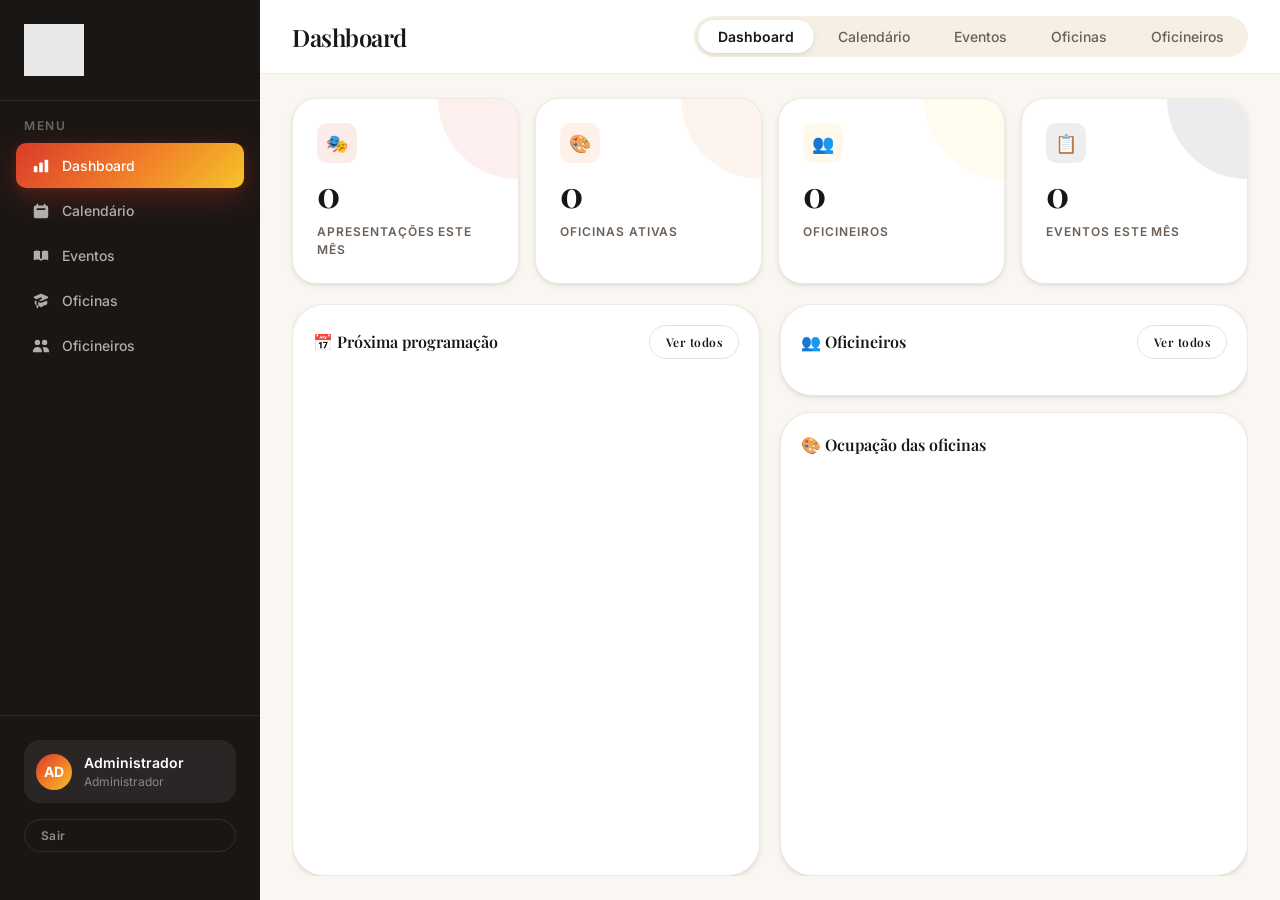
==== commit b7812daf: "feat: fichas pendentes integradas ao painel Oficineiros - Remove aba separada de Inscricoes - Painel" ====
--- a/circolo/admin.html
+++ b/circolo/admin.html
@@ -193,10 +193,6 @@
         <svg class="nav-icon" viewBox="0 0 20 20" fill="currentColor"><path d="M9 6a3 3 0 11-6 0 3 3 0 016 0zM17 6a3 3 0 11-6 0 3 3 0 016 0zM12.93 17c.046-.327.07-.66.07-1a6.97 6.97 0 00-1.5-4.33A5 5 0 0119 16v1h-6.07zM6 11a5 5 0 015 5v1H1v-1a5 5 0 015-5z"/></svg>
         Oficineiros
       </div>
-      <div class="nav-item" onclick="showTab('inscricoes')">
-        <svg class="nav-icon" viewBox="0 0 20 20" fill="currentColor"><path d="M9 2a1 1 0 000 2h2a1 1 0 100-2H9z"/><path fill-rule="evenodd" d="M4 5a2 2 0 012-2 3 3 0 003 3h2a3 3 0 003-3 2 2 0 012 2v11a2 2 0 01-2 2H6a2 2 0 01-2-2V5zm3 4a1 1 0 000 2h.01a1 1 0 100-2H7zm3 0a1 1 0 000 2h3a1 1 0 100-2h-3zm-3 4a1 1 0 100 2h.01a1 1 0 100-2H7zm3 0a1 1 0 100 2h3a1 1 0 100-2h-3z" clip-rule="evenodd"/></svg>
-        Inscrições
-      </div>
     </div>
 
     <div class="sidebar-footer">
@@ -232,7 +228,6 @@
           <button class="tab-btn" onclick="showTab('eventos')">Eventos</button>
           <button class="tab-btn" onclick="showTab('oficinas')">Oficinas</button>
           <button class="tab-btn" onclick="showTab('membros')">Oficineiros</button>
-          <button class="tab-btn" onclick="showTab('inscricoes')">Inscrições</button>
         </div>
       </div>
     </div>
@@ -383,36 +378,29 @@
         </div>
       </div>
 
-      <!-- ══ MEMBROS ══ -->
+      <!-- ══ MEMBROS / OFICINEIROS ══ -->
       <div class="tab-panel" id="panel-membros">
-        <div class="panel-toolbar" style="margin-bottom:var(--space-4);">
-          <div></div>
-          <button class="btn btn-primary" onclick="openNewMemberModal()">+ Novo oficineiro</button>
-        </div>
-        <div class="grid-3-scroll" id="membersGrid"></div>
-      </div>
-
-      <!-- ══ INSCRIÇÕES ══ -->
-      <div class="tab-panel" id="panel-inscricoes">
-        <div class="panel-toolbar" style="margin-bottom:var(--space-4);">
-          <div style="font-size:var(--text-sm);color:var(--color-muted);" id="inscricoesCount">—</div>
-          <a class="btn btn-ghost btn-sm" href="cadastro-oficineiro.html" target="_blank" style="text-decoration:none;">🔗 Abrir formulário público</a>
-        </div>
-        <div class="table-wrap">
-          <table>
-            <thead>
-              <tr>
-                <th>Nome</th>
-                <th>Nome social</th>
-                <th>WhatsApp</th>
-                <th>E-mail</th>
-                <th>Oficinas</th>
-                <th>Status</th>
-                <th></th>
-              </tr>
-            </thead>
-            <tbody id="inscricoesTable"></tbody>
-          </table>
+        <div class="panel-inner">
+
+          <!-- Fichas pendentes -->
+          <div id="pendentesSection" style="display:none;flex-shrink:0;">
+            <div style="display:flex;align-items:center;justify-content:space-between;margin-bottom:var(--space-3);">
+              <div style="display:flex;align-items:center;gap:var(--space-2);">
+                <span style="font-size:var(--text-sm);font-weight:var(--weight-semibold);color:var(--color-ink);">📋 Fichas pendentes</span>
+                <span class="badge badge-apresentacao" id="pendentesCount" style="font-size:10px;"></span>
+              </div>
+              <a class="btn btn-ghost btn-sm" href="cadastro-oficineiro.html" target="_blank" style="text-decoration:none;font-size:var(--text-xs);">🔗 Link do formulário</a>
+            </div>
+            <div id="pendentesGrid" style="display:flex;flex-direction:column;gap:var(--space-2);margin-bottom:var(--space-5);"></div>
+          </div>
+
+          <!-- Oficineiros ativos -->
+          <div style="display:flex;align-items:center;justify-content:space-between;margin-bottom:var(--space-3);flex-shrink:0;">
+            <span style="font-size:var(--text-sm);font-weight:var(--weight-semibold);color:var(--color-ink);">👥 Oficineiros ativos</span>
+            <button class="btn btn-primary btn-sm" onclick="openNewMemberModal()">+ Novo oficineiro</button>
+          </div>
+          <div class="grid-3-scroll" id="membersGrid" style="flex:1;min-height:0;"></div>
+
         </div>
       </div>
 
@@ -673,7 +661,7 @@
   const DAY_INDEX = { 'Domingo':0,'Segunda':1,'Terça':2,'Quarta':3,'Quinta':4,'Sexta':5,'Sábado':6 };
 
   // ── Tab navigation ──
-  const titles = { dashboard: 'Dashboard', calendario: 'Calendário', eventos: 'Eventos', oficinas: 'Oficinas', membros: 'Oficineiros', inscricoes: 'Inscrições' };
+  const titles = { dashboard: 'Dashboard', calendario: 'Calendário', eventos: 'Eventos', oficinas: 'Oficinas', membros: 'Oficineiros' };
   function showTab(tab) {
     document.querySelectorAll('.tab-panel').forEach(p => p.classList.remove('active'));
     document.querySelectorAll('.tab-btn').forEach(b => b.classList.remove('active'));
@@ -691,7 +679,6 @@
     // Auto-scroll tab into view on mobile
     if (activeBtn) activeBtn.scrollIntoView({ behavior: 'smooth', block: 'nearest', inline: 'center' });
     if (tab === 'calendario') loadAdminCalendar();
-    if (tab === 'inscricoes') renderInscricoes();
   }
 
   // ── Admin calendar ──
@@ -1017,13 +1004,55 @@
     : '<tr><td colspan="8" class="empty-state" style="padding:var(--space-8);">Nenhuma oficina cadastrada.</td></tr>';
   }
 
-  // ── Members grid ──
+  // ── Members grid (ativos + pendentes) ──
   async function renderMembersGrid() {
-    const { data: members } = await sb.from('profiles').select('*').eq('role', 'member').order('name');
-    const { data: workshops } = await sb.from('workshops').select('id, title, instructor_id');
-    const ms = members || [];
-    const ws = workshops || [];
-    document.getElementById('membersGrid').innerHTML = ms.map(m => {
+    const [{ data: members }, { data: workshops }, { data: inscricoes }] = await Promise.all([
+      sb.from('profiles').select('*').eq('role', 'member').order('name'),
+      sb.from('workshops').select('id, title, instructor_id'),
+      sb.from('inscricoes_oficineiros').select('*').eq('status', 'pendente').order('created_at', { ascending: false }),
+    ]);
+    const ms  = members    || [];
+    const ws  = workshops  || [];
+    const ins = inscricoes || [];
+
+    // ── Fichas pendentes ──
+    const pendentesSection = document.getElementById('pendentesSection');
+    const pendentesGrid    = document.getElementById('pendentesGrid');
+    if (ins.length) {
+      pendentesSection.style.display = '';
+      document.getElementById('pendentesCount').textContent = ins.length;
+      const wsMap = Object.fromEntries(ws.map(w => [w.id, w.title]));
+      pendentesGrid.innerHTML = ins.map(i => {
+        const oficinas = (i.oficinas_ids || []).map(id => wsMap[id] || '—').join(', ') || '—';
+        const iJson = JSON.stringify(i).replace(/"/g,'&quot;');
+        const whatsappLink = `https://wa.me/55${(i.whatsapp||'').replace(/\D/g,'')}`;
+        return `
+          <div style="background:var(--color-white);border:1.5px solid rgba(217,59,42,0.2);border-radius:var(--radius-xl);padding:var(--space-4);display:flex;align-items:flex-start;gap:var(--space-4);box-shadow:var(--shadow-sm);">
+            <div style="width:42px;height:42px;border-radius:50%;background:linear-gradient(135deg,var(--color-red),var(--color-orange));display:flex;align-items:center;justify-content:center;font-weight:700;color:#fff;font-size:var(--text-sm);flex-shrink:0;">
+              ${(i.nome||'?').slice(0,2).toUpperCase()}
+            </div>
+            <div style="flex:1;min-width:0;">
+              <div style="font-weight:var(--weight-semibold);font-size:var(--text-sm);color:var(--color-ink);">${i.nome}${i.nome_social ? `<span style="font-weight:400;color:var(--color-muted);margin-left:6px;font-size:var(--text-xs);">(${i.nome_social})</span>` : ''}</div>
+              <div style="display:flex;flex-wrap:wrap;gap:var(--space-3);margin-top:4px;font-size:var(--text-xs);color:var(--color-muted);">
+                <a href="${whatsappLink}" target="_blank" style="color:var(--color-red);font-weight:500;text-decoration:none;">📱 ${i.whatsapp}</a>
+                <span>✉️ ${i.email}</span>
+              </div>
+              <div style="margin-top:var(--space-2);font-size:var(--text-xs);color:var(--color-muted);">
+                🎨 <strong style="color:var(--color-ink);">Oficinas:</strong> ${oficinas}
+              </div>
+            </div>
+            <div style="display:flex;flex-direction:column;gap:var(--space-2);flex-shrink:0;">
+              <button class="btn btn-sm" style="background:#16a34a;color:#fff;border:none;border-radius:var(--radius-full);padding:6px 14px;font-size:var(--text-xs);font-weight:600;cursor:pointer;" onclick="approveInscricao(${iJson})">✅ Aprovar</button>
+              <button class="btn btn-ghost btn-sm" style="color:var(--color-red);border-color:rgba(217,59,42,0.3);font-size:var(--text-xs);padding:6px 14px;" onclick="rejectInscricao('${i.id}','${(i.nome||'').replace(/'/g,'')}')">❌ Recusar</button>
+            </div>
+          </div>`;
+      }).join('');
+    } else {
+      pendentesSection.style.display = 'none';
+    }
+
+    // ── Oficineiros ativos ──
+    document.getElementById('membersGrid').innerHTML = ms.length ? ms.map(m => {
       const mws = ws.filter(w => w.instructor_id === m.id);
       const mJson = JSON.stringify(m).replace(/"/g,'&quot;');
       return `
@@ -1035,19 +1064,54 @@
               <div class="member-email">${m.email}</div>
             </div>
             <div style="display:flex;gap:4px;flex-shrink:0;">
-              <button class="btn btn-ghost btn-sm btn-icon" title="Editar oficineiro" onclick="editMember(${mJson})">✏️</button>
-              <button class="btn btn-ghost btn-sm btn-icon" title="Apagar oficineiro" style="color:var(--color-red);" onclick="deleteMember('${m.id}','${(m.name||'').replace(/'/g,'')}')">🗑</button>
+              <button class="btn btn-ghost btn-sm btn-icon" title="Editar" onclick="editMember(${mJson})">✏️</button>
+              <button class="btn btn-ghost btn-sm btn-icon" title="Apagar" style="color:var(--color-red);" onclick="deleteMember('${m.id}','${(m.name||'').replace(/'/g,'')}')">🗑</button>
             </div>
           </div>
           <div class="member-workshops">
             ${mws.length ? mws.map(w => `<span class="badge badge-oficina">${w.title}</span>`).join('') : '<span class="badge badge-neutral">Sem oficinas</span>'}
           </div>
         </div>`;
-    }).join('');
+    }).join('')
+    : '<div class="empty-state"><div class="empty-icon">👥</div><div class="empty-title">Nenhum oficineiro ativo</div></div>';
+
     // Populate instructor select
     const sel = document.getElementById('wsInstructor');
     sel.innerHTML = '';
     ms.forEach(m => { const o = document.createElement('option'); o.value = m.id; o.textContent = m.name; sel.appendChild(o); });
+  }
+
+  // ── Aprovar inscrição → cria conta ──
+  async function approveInscricao(ins) {
+    const btn = event.currentTarget;
+    btn.disabled = true; btn.textContent = '⏳ Aprovando…';
+    // Gera senha provisória
+    const tempPass = Math.random().toString(36).slice(2, 10);
+    const initials = (ins.nome || '').split(' ').map(p => p[0]).filter(Boolean).slice(0, 2).join('').toUpperCase();
+    // Cria conta auth
+    const { error: signUpErr } = await sb.auth.signUp({
+      email: ins.email,
+      password: tempPass,
+      options: { data: { name: ins.nome, nome_social: ins.nome_social || null, whatsapp: ins.whatsapp, role: 'member', initials } }
+    });
+    if (signUpErr) {
+      showToast('Erro ao criar conta: ' + signUpErr.message, 'error');
+      btn.disabled = false; btn.textContent = '✅ Aprovar';
+      return;
+    }
+    // Marca inscrição como aprovada
+    await sb.from('inscricoes_oficineiros').update({ status: 'aprovado' }).eq('id', ins.id);
+    showToast(`${ins.nome} aprovado(a) como oficineiro! Senha provisória: ${tempPass}`);
+    renderMembersGrid();
+    loadDashboard();
+  }
+
+  // ── Recusar inscrição ──
+  async function rejectInscricao(id, nome) {
+    if (!confirm(`Recusar a inscrição de "${nome}"?`)) return;
+    await sb.from('inscricoes_oficineiros').update({ status: 'recusado' }).eq('id', id);
+    showToast(`Inscrição de ${nome} recusada.`);
+    renderMembersGrid();
   }
 
   // ── Save event (create + edit) ──
@@ -1378,69 +1442,6 @@
     || '<div style="color:var(--color-muted);font-size:var(--text-sm);">Nenhuma oficina.</div>';
   }
 
-  // ── Inscrições de oficineiros ──
-  async function renderInscricoes() {
-    const { data: inscricoes } = await sb.from('inscricoes_oficineiros').select('*').order('created_at', { ascending: false });
-    const { data: workshops } = await sb.from('workshops').select('id, title');
-    const ins = inscricoes || [];
-    const wsMap = Object.fromEntries((workshops || []).map(w => [w.id, w.title]));
-
-    const total = ins.length;
-    const pendentes = ins.filter(i => i.status === 'pendente').length;
-    document.getElementById('inscricoesCount').textContent =
-      total ? `${total} ficha${total !== 1 ? 's' : ''} · ${pendentes} pendente${pendentes !== 1 ? 's' : ''}` : 'Nenhuma inscrição recebida';
-
-    const STATUS_BADGE = {
-      pendente:  { cls: 'badge-apresentacao', label: '⏳ Pendente' },
-      aprovado:  { cls: 'badge-success',      label: '✅ Aprovado' },
-      recusado:  { cls: 'badge-neutral',      label: '❌ Recusado' },
-    };
-
-    document.getElementById('inscricoesTable').innerHTML = ins.length ? ins.map(i => {
-      const badge = STATUS_BADGE[i.status] || STATUS_BADGE.pendente;
-      const oficinas = (i.oficinas_ids || []).map(id => wsMap[id] || id).join(', ') || '—';
-      const whatsappLink = i.whatsapp ? `https://wa.me/55${i.whatsapp.replace(/\D/g,'')}` : '#';
-      return `<tr>
-        <td data-label="Nome"><span style="font-weight:600;">${i.nome}</span></td>
-        <td data-label="Nome social" class="m-hide" style="color:var(--color-muted);">${i.nome_social || '—'}</td>
-        <td data-label="WhatsApp">
-          <a href="${whatsappLink}" target="_blank" style="color:var(--color-red);font-weight:500;text-decoration:none;" title="Abrir WhatsApp">
-            📱 ${i.whatsapp || '—'}
-          </a>
-        </td>
-        <td data-label="E-mail" class="m-hide">
-          <a href="mailto:${i.email}" style="color:var(--color-muted);">${i.email}</a>
-        </td>
-        <td data-label="Oficinas" class="m-hide" style="color:var(--color-muted);font-size:var(--text-xs);">${oficinas}</td>
-        <td data-label="Status">
-          <select class="select" style="font-size:var(--text-xs);padding:4px 8px;width:auto;" onchange="updateInscricaoStatus('${i.id}', this.value)">
-            <option value="pendente" ${i.status==='pendente'?'selected':''}>⏳ Pendente</option>
-            <option value="aprovado" ${i.status==='aprovado'?'selected':''}>✅ Aprovado</option>
-            <option value="recusado" ${i.status==='recusado'?'selected':''}>❌ Recusado</option>
-          </select>
-        </td>
-        <td class="td-actions">
-          <button class="btn btn-ghost btn-sm btn-icon" title="Apagar inscrição" style="color:var(--color-red);" onclick="deleteInscricao('${i.id}')">🗑</button>
-        </td>
-      </tr>`;
-    }).join('')
-    : '<tr><td colspan="7" class="empty-state" style="padding:var(--space-8);">Nenhuma inscrição recebida ainda. Compartilhe o link do formulário!</td></tr>';
-  }
-
-  async function updateInscricaoStatus(id, status) {
-    const { error } = await sb.from('inscricoes_oficineiros').update({ status }).eq('id', id);
-    if (error) { showToast('Erro ao atualizar status.', 'error'); return; }
-    showToast('Status atualizado!');
-  }
-
-  async function deleteInscricao(id) {
-    if (!confirm('Apagar esta inscrição? Esta ação não pode ser desfeita.')) return;
-    const { error } = await sb.from('inscricoes_oficineiros').delete().eq('id', id);
-    if (error) { showToast('Erro ao remover inscrição.', 'error'); return; }
-    showToast('Inscrição removida.');
-    renderInscricoes();
-  }
-
   async function deleteWorkshop(id) {
     if (!confirm('Apagar esta oficina? Esta ação não pode ser desfeita.')) return;
     const { error } = await sb.from('workshops').delete().eq('id', id);
